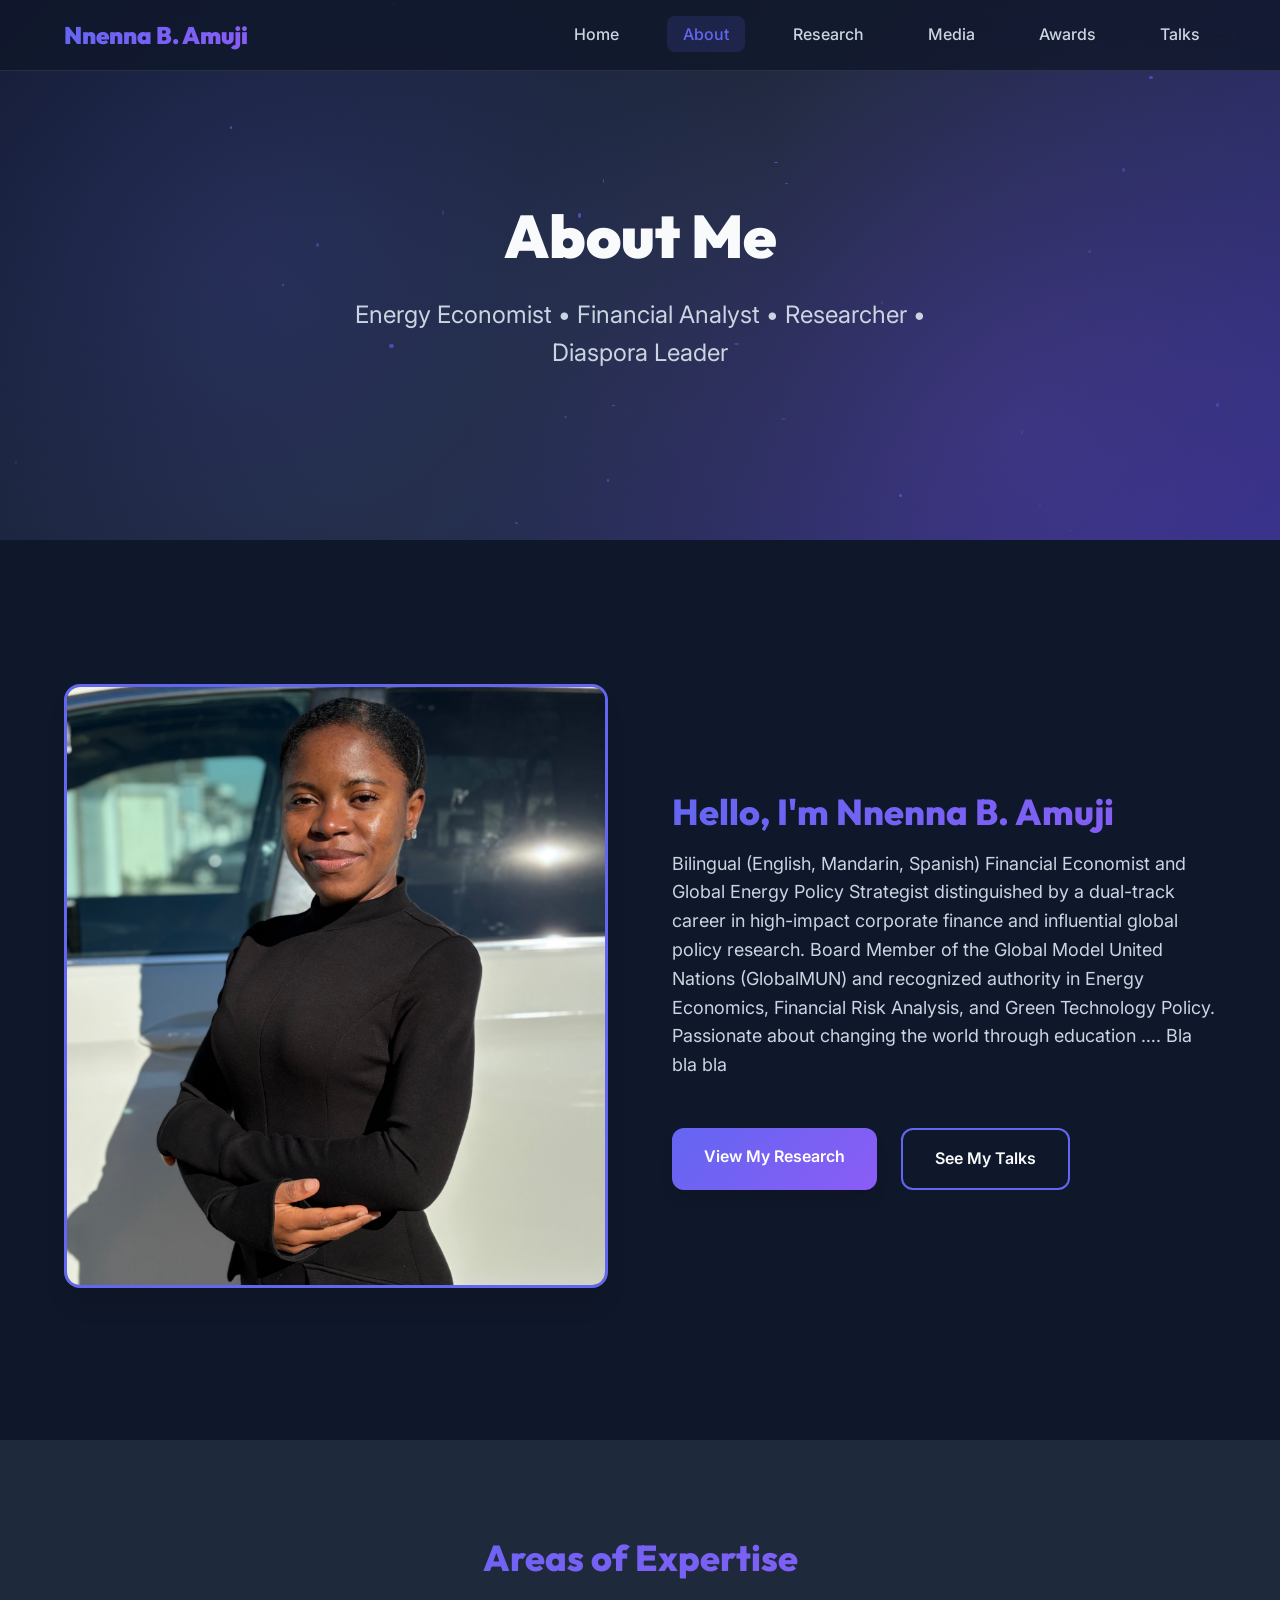
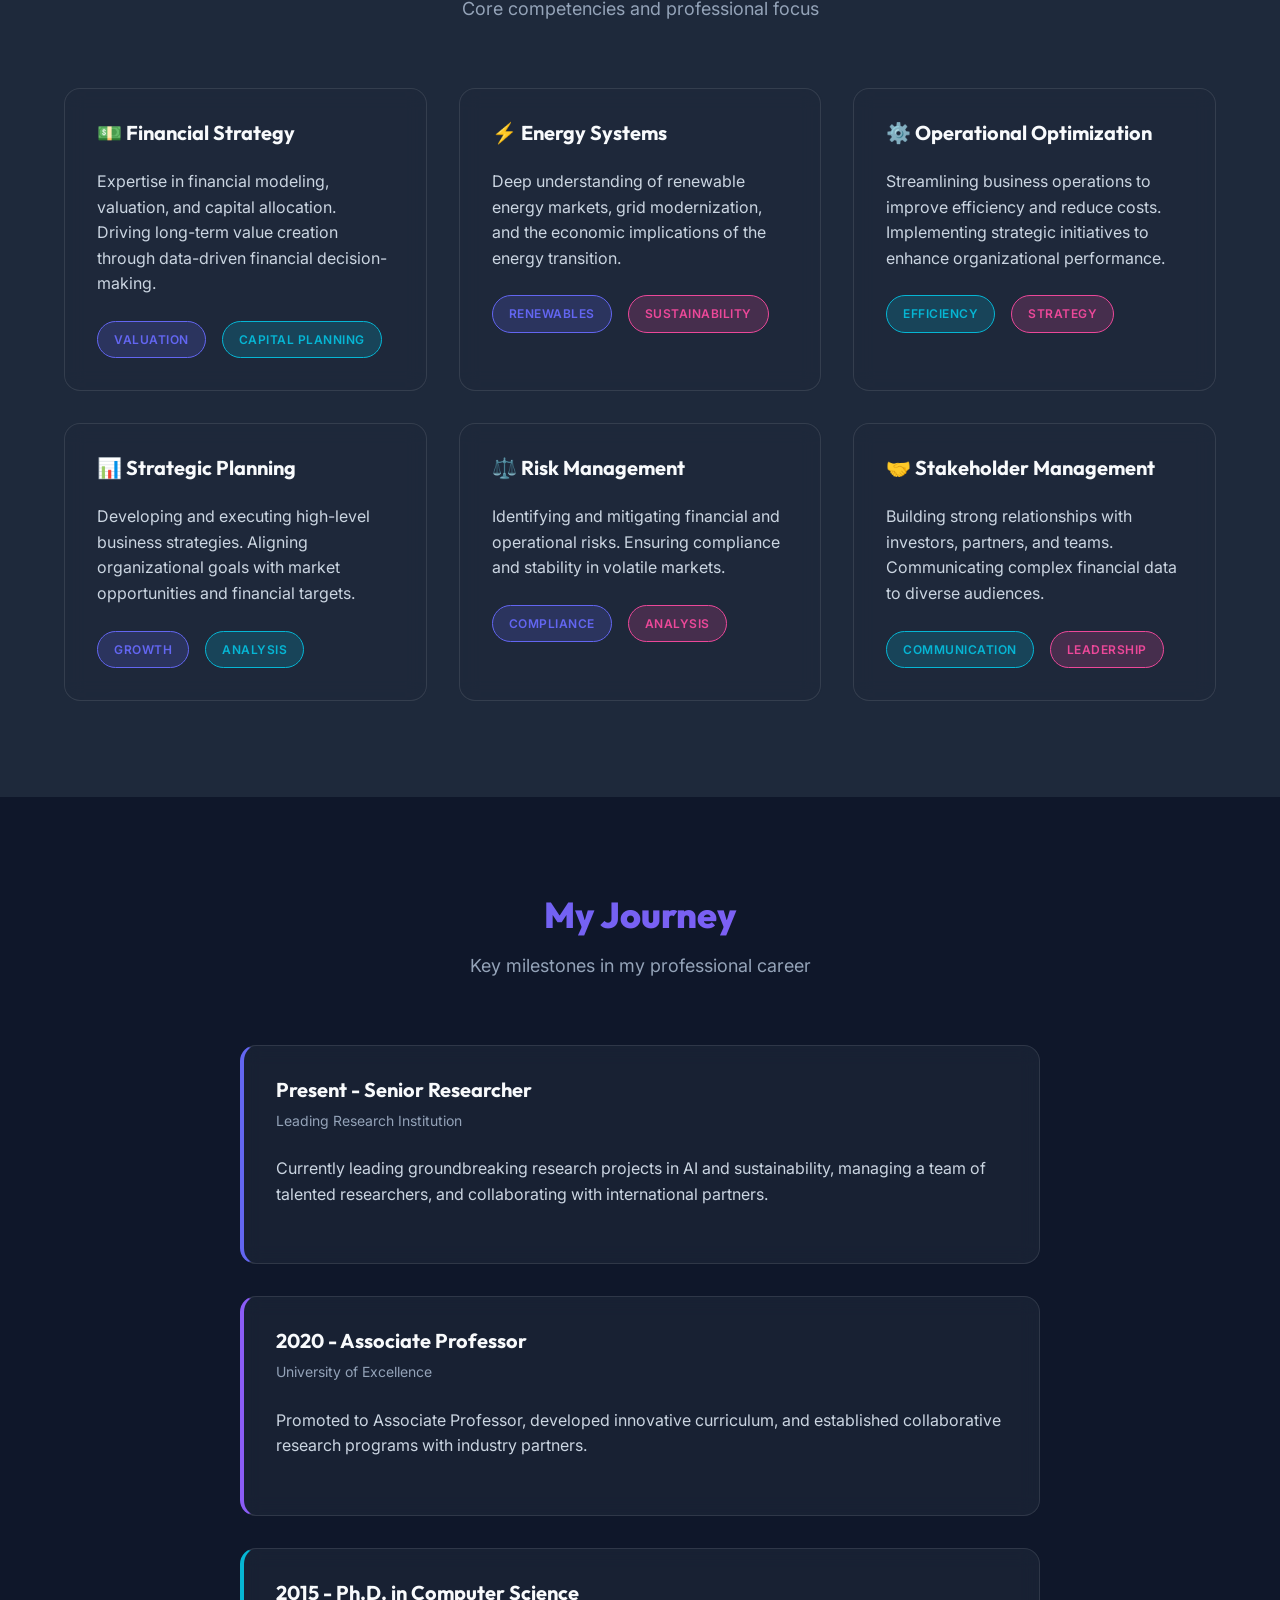
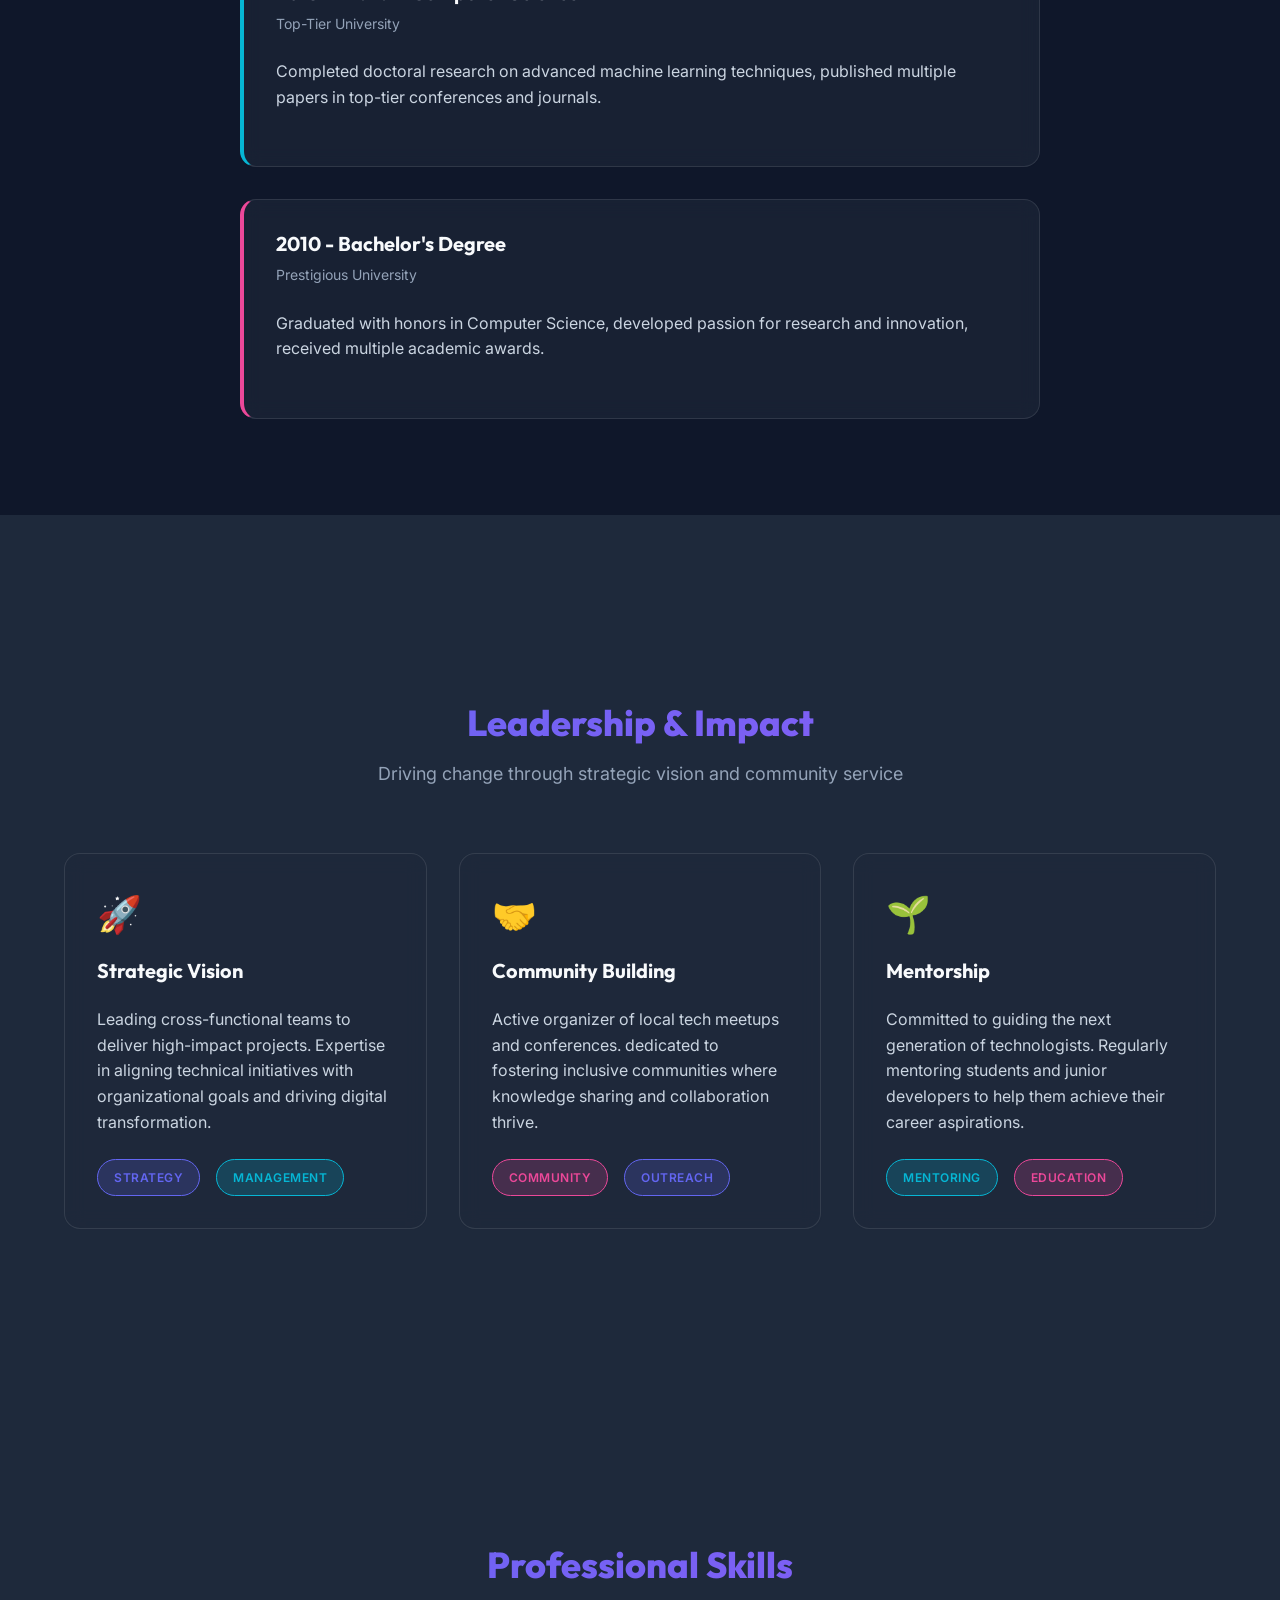
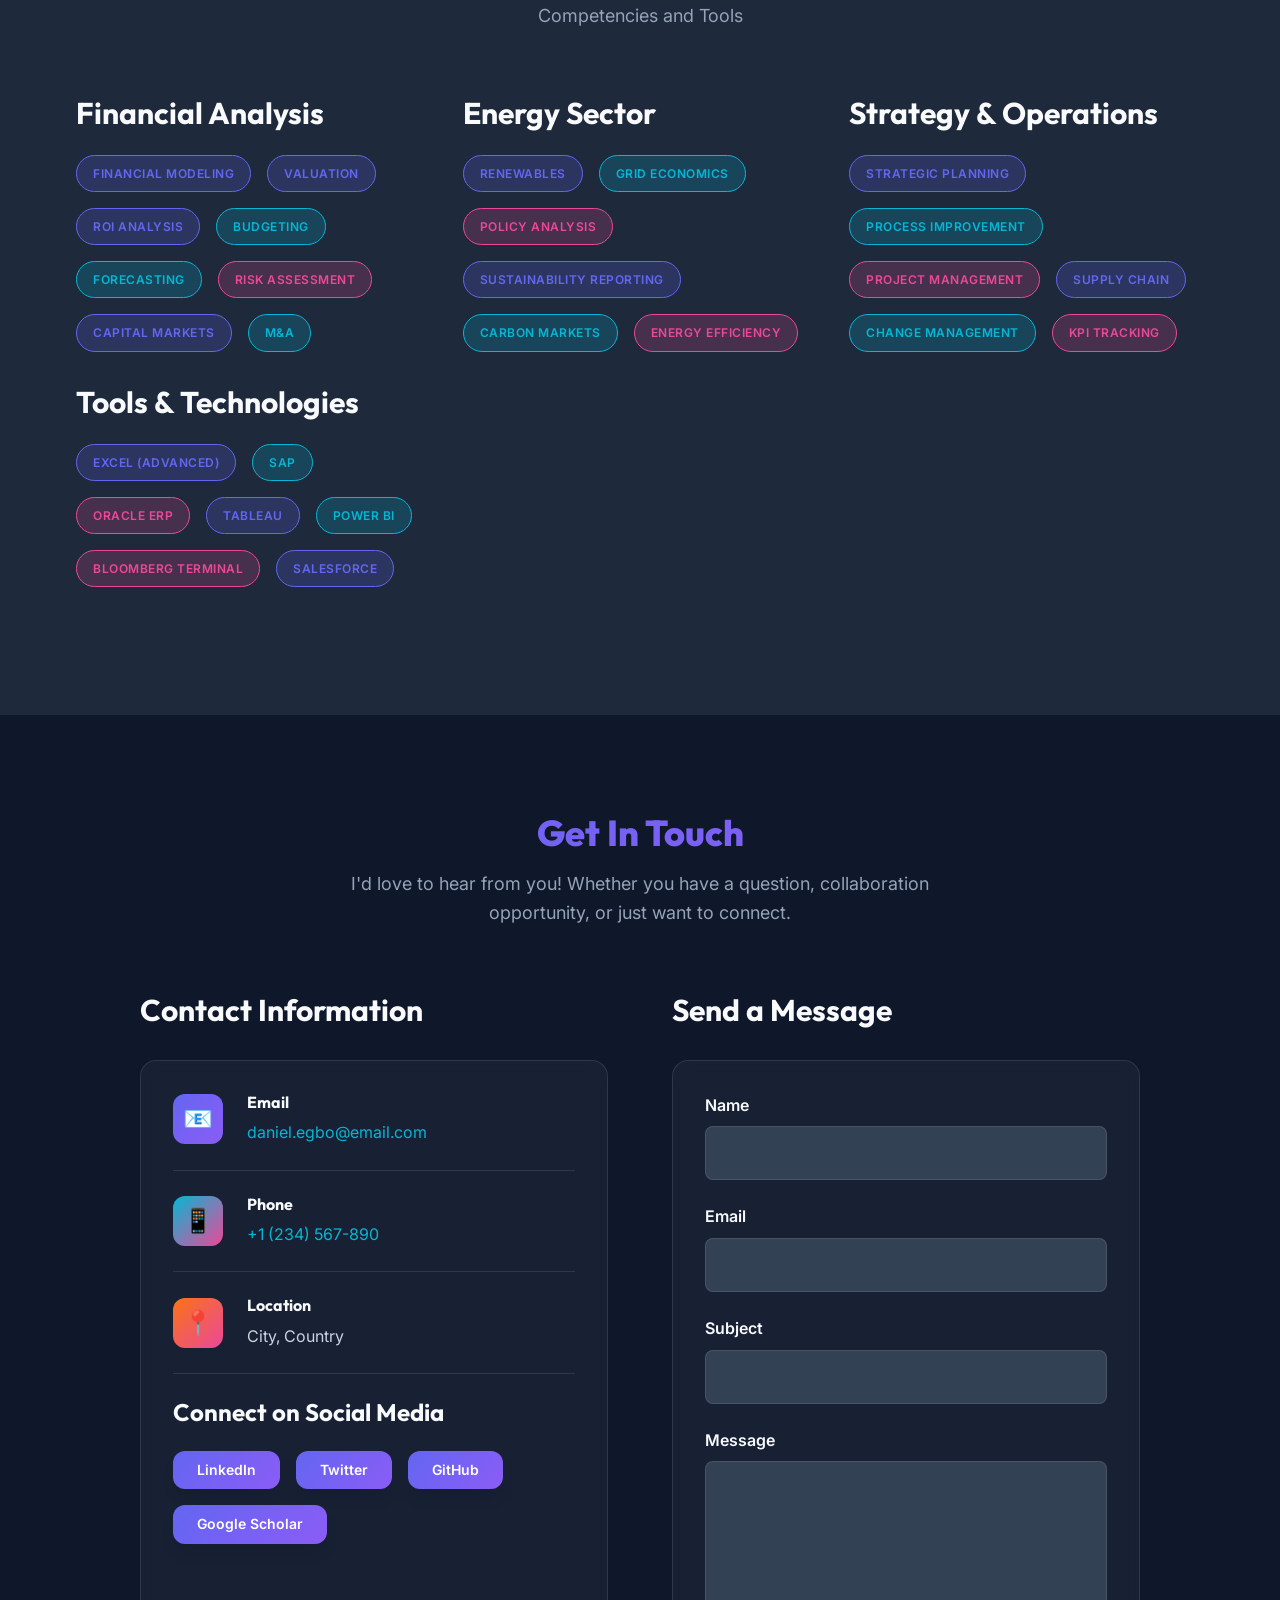
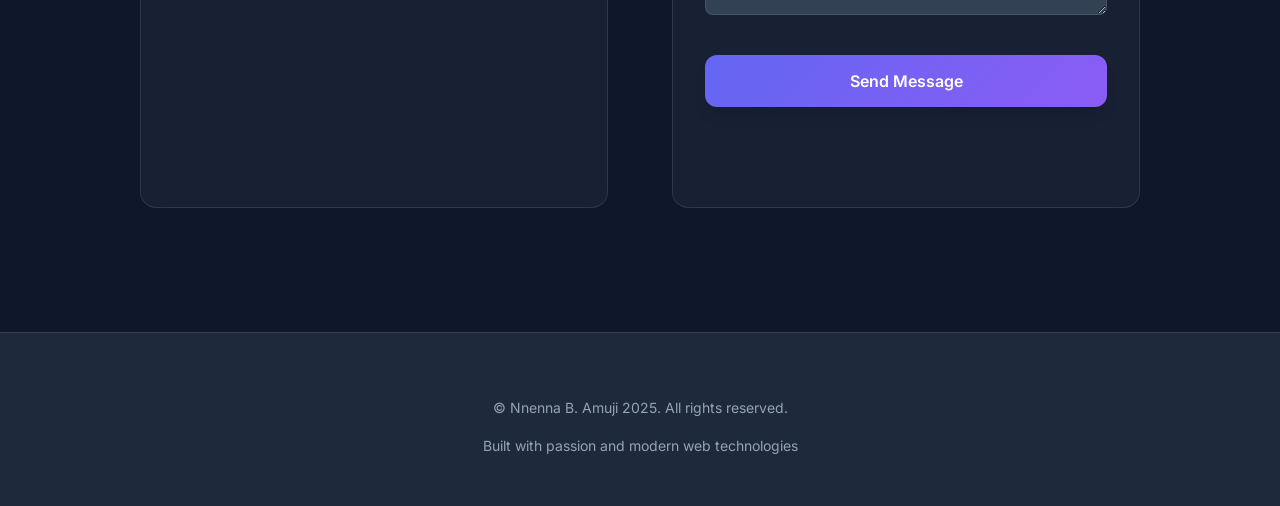
==== about.html @ 95ad231e "new" ====
<!DOCTYPE html>
<html lang="en">
  <head>
    <meta charset="UTF-8" />
    <meta name="viewport" content="width=device-width, initial-scale=1.0" />
    <meta
      name="description"
      content="Learn more about my background, expertise, and journey"
    />
    <title>About | Personal Website</title>
    <link rel="stylesheet" href="styles.css" />
  </head>
  <body>
    <!-- NAVIGATION BAR -->
    <nav class="navbar">
      <div class="nav-container">
        <a href="index.html" class="nav-logo">Nnenna B. Amuji</a>

        <button class="nav-toggle" aria-label="Toggle navigation">
          <span></span>
          <span></span>
          <span></span>
        </button>

        <ul class="nav-menu">
          <li><a href="index.html" class="nav-link">Home</a></li>
          <li><a href="about.html" class="nav-link">About</a></li>
          <li><a href="research.html" class="nav-link">Research</a></li>
          <li><a href="media.html" class="nav-link">Media</a></li>
          <li><a href="awards.html" class="nav-link">Awards</a></li>
          <li><a href="talks.html" class="nav-link">Talks</a></li>
        </ul>
      </div>
    </nav>

    <!-- HERO SECTION -->
    <section class="hero" style="min-height: 60vh">
      <div class="hero-content">
        <h1 class="hero-title">About Me</h1>
        <p class="hero-subtitle">
          Energy Economist • Financial Analyst • Researcher • Diaspora Leader
        </p>
      </div>
    </section>

    <!-- BIO SECTION -->
    <section class="section">
      <div class="container">
        <div
          class="grid grid-2"
          style="align-items: center; gap: var(--spacing-2xl)"
        >
          <!-- Profile Image -->
          <div class="animate-on-scroll">
            <img
              src="./assets/IMG_3860.jpeg"
              alt="Nnenna B. Amuji - Profile Photo"
              style="
                width: 100%;
                aspect-ratio: 0.9;
                object-fit: cover;
                border-radius: var(--radius-xl);
                box-shadow: var(--shadow-xl);
                border: 3px solid var(--color-primary);
              "
              onerror="this.style.display='none'; this.nextElementSibling.style.display='flex';"
            />
            <!-- Fallback if image doesn't exist -->
            <div
              style="
                display: none;
                width: 100%;
                aspect-ratio: 1;
                background: var(--gradient-primary);
                border-radius: var(--radius-xl);
                align-items: center;
                justify-content: center;
                font-size: var(--text-6xl);
                box-shadow: var(--shadow-xl);
              "
            >
              👤
            </div>
          </div>

          <!-- Bio Content -->
          <div class="animate-on-scroll">
            <h2 class="section-title" style="text-align: left">
              Hello, I'm Nnenna B. Amuji
            </h2>
            <p
              style="
                font-size: var(--text-lg);
                margin-bottom: var(--spacing-md);
              "
            >
              Bilingual (English, Mandarin, Spanish) Financial Economist and
              Global Energy Policy Strategist distinguished by a dual-track
              career in high-impact corporate finance and influential global
              policy research. Board Member of the Global Model United Nations
              (GlobalMUN) and recognized authority in Energy Economics,
              Financial Risk Analysis, and Green Technology Policy. Passionate
              about changing the world through education …. Bla bla bla
            </p>
          
            <p
              style="
                font-size: var(--text-lg);
                margin-bottom: var(--spacing-xl);
              "
            ></p>
            <div class="btn-group" style="justify-content: flex-start">
              <a href="research.html" class="btn btn-primary"
                >View My Research</a
              >
              <a href="talks.html" class="btn btn-secondary">See My Talks</a>
            </div>
          </div>
        </div>
      </div>
    </section>

    <!-- EXPERTISE SECTION -->
    <section class="section" style="background: var(--color-bg-medium)">
      <div class="container">
        <div class="section-header">
          <h2 class="section-title">Areas of Expertise</h2>
          <p class="section-subtitle">
            Core competencies and professional focus
          </p>
        </div>

        <div class="grid grid-3">
          <div class="card animate-on-scroll">
            <div class="card-header">
              <h3 class="card-title">💵 Financial Strategy</h3>
            </div>
            <div class="card-body">
              <p>
                Expertise in financial modeling, valuation, and capital
                allocation. Driving long-term value creation through data-driven
                financial decision-making.
              </p>
            </div>
            <div class="card-footer">
              <span class="badge badge-primary">Valuation</span>
              <span class="badge badge-accent">Capital Planning</span>
            </div>
          </div>

          <div class="card animate-on-scroll">
            <div class="card-header">
              <h3 class="card-title">⚡ Energy Systems</h3>
            </div>
            <div class="card-body">
              <p>
                Deep understanding of renewable energy markets, grid
                modernization, and the economic implications of the energy
                transition.
              </p>
            </div>
            <div class="card-footer">
              <span class="badge badge-primary">Renewables</span>
              <span class="badge badge-pink">Sustainability</span>
            </div>
          </div>

          <div class="card animate-on-scroll">
            <div class="card-header">
              <h3 class="card-title">⚙️ Operational Optimization</h3>
            </div>
            <div class="card-body">
              <p>
                Streamlining business operations to improve efficiency and
                reduce costs. Implementing strategic initiatives to enhance
                organizational performance.
              </p>
            </div>
            <div class="card-footer">
              <span class="badge badge-accent">Efficiency</span>
              <span class="badge badge-pink">Strategy</span>
            </div>
          </div>

          <div class="card animate-on-scroll">
            <div class="card-header">
              <h3 class="card-title">📊 Strategic Planning</h3>
            </div>
            <div class="card-body">
              <p>
                Developing and executing high-level business strategies.
                Aligning organizational goals with market opportunities and
                financial targets.
              </p>
            </div>
            <div class="card-footer">
              <span class="badge badge-primary">growth</span>
              <span class="badge badge-accent">Analysis</span>
            </div>
          </div>

          <div class="card animate-on-scroll">
            <div class="card-header">
              <h3 class="card-title">⚖️ Risk Management</h3>
            </div>
            <div class="card-body">
              <p>
                Identifying and mitigating financial and operational risks.
                Ensuring compliance and stability in volatile markets.
              </p>
            </div>
            <div class="card-footer">
              <span class="badge badge-primary">Compliance</span>
              <span class="badge badge-pink">Analysis</span>
            </div>
          </div>

          <div class="card animate-on-scroll">
            <div class="card-header">
              <h3 class="card-title">🤝 Stakeholder Management</h3>
            </div>
            <div class="card-body">
              <p>
                Building strong relationships with investors, partners, and
                teams. Communicating complex financial data to diverse
                audiences.
              </p>
            </div>
            <div class="card-footer">
              <span class="badge badge-accent">Communication</span>
              <span class="badge badge-pink">Leadership</span>
            </div>
          </div>
        </div>
      </div>
    </section>

    <!-- JOURNEY/TIMELINE SECTION -->
    <section class="section">
      <div class="container">
        <div class="section-header">
          <h2 class="section-title">My Journey</h2>
          <p class="section-subtitle">
            Key milestones in my professional career
          </p>
        </div>

        <div style="max-width: 800px; margin: 0 auto">
          <!-- Timeline Item 1 -->
          <div
            class="card animate-on-scroll"
            style="
              margin-bottom: var(--spacing-lg);
              border-left: 4px solid var(--color-primary);
            "
          >
            <div class="card-header">
              <h3 class="card-title">Present - Senior Researcher</h3>
              <p class="card-subtitle">Leading Research Institution</p>
            </div>
            <div class="card-body">
              <p>
                Currently leading groundbreaking research projects in AI and
                sustainability, managing a team of talented researchers, and
                collaborating with international partners.
              </p>
            </div>
          </div>

          <!-- Timeline Item 2 -->
          <div
            class="card animate-on-scroll"
            style="
              margin-bottom: var(--spacing-lg);
              border-left: 4px solid var(--color-secondary);
            "
          >
            <div class="card-header">
              <h3 class="card-title">2020 - Associate Professor</h3>
              <p class="card-subtitle">University of Excellence</p>
            </div>
            <div class="card-body">
              <p>
                Promoted to Associate Professor, developed innovative
                curriculum, and established collaborative research programs with
                industry partners.
              </p>
            </div>
          </div>

          <!-- Timeline Item 3 -->
          <div
            class="card animate-on-scroll"
            style="
              margin-bottom: var(--spacing-lg);
              border-left: 4px solid var(--color-accent-cyan);
            "
          >
            <div class="card-header">
              <h3 class="card-title">2015 - Ph.D. in Computer Science</h3>
              <p class="card-subtitle">Top-Tier University</p>
            </div>
            <div class="card-body">
              <p>
                Completed doctoral research on advanced machine learning
                techniques, published multiple papers in top-tier conferences
                and journals.
              </p>
            </div>
          </div>

          <!-- Timeline Item 4 -->
          <div
            class="card animate-on-scroll"
            style="border-left: 4px solid var(--color-accent-pink)"
          >
            <div class="card-header">
              <h3 class="card-title">2010 - Bachelor's Degree</h3>
              <p class="card-subtitle">Prestigious University</p>
            </div>
            <div class="card-body">
              <p>
                Graduated with honors in Computer Science, developed passion for
                research and innovation, received multiple academic awards.
              </p>
            </div>
          </div>
        </div>
      </div>
    </section>

    <!-- LEADERSHIP SECTION -->
    <section class="section" style="background: var(--color-bg-medium)">
      <div class="container">
        <div class="section-header">
          <h2 class="section-title">Leadership & Impact</h2>
          <p class="section-subtitle">
            Driving change through strategic vision and community service
          </p>
        </div>

        <div class="grid grid-3">
          <!-- Leadership Item 1 -->
          <div class="card animate-on-scroll">
            <div class="card-header">
              <div
                style="
                  font-size: var(--text-4xl);
                  margin-bottom: var(--spacing-sm);
                "
              >
                🚀
              </div>
              <h3 class="card-title">Strategic Vision</h3>
            </div>
            <div class="card-body">
              <p>
                Leading cross-functional teams to deliver high-impact projects.
                Expertise in aligning technical initiatives with organizational
                goals and driving digital transformation.
              </p>
            </div>
            <div class="card-footer">
              <span class="badge badge-primary">Strategy</span>
              <span class="badge badge-accent">Management</span>
            </div>
          </div>

          <!-- Leadership Item 2 -->
          <div class="card animate-on-scroll">
            <div class="card-header">
              <div
                style="
                  font-size: var(--text-4xl);
                  margin-bottom: var(--spacing-sm);
                "
              >
                🤝
              </div>
              <h3 class="card-title">Community Building</h3>
            </div>
            <div class="card-body">
              <p>
                Active organizer of local tech meetups and conferences.
                dedicated to fostering inclusive communities where knowledge
                sharing and collaboration thrive.
              </p>
            </div>
            <div class="card-footer">
              <span class="badge badge-pink">Community</span>
              <span class="badge badge-primary">Outreach</span>
            </div>
          </div>

          <!-- Leadership Item 3 -->
          <div class="card animate-on-scroll">
            <div class="card-header">
              <div
                style="
                  font-size: var(--text-4xl);
                  margin-bottom: var(--spacing-sm);
                "
              >
                🌱
              </div>
              <h3 class="card-title">Mentorship</h3>
            </div>
            <div class="card-body">
              <p>
                Committed to guiding the next generation of technologists.
                Regularly mentoring students and junior developers to help them
                achieve their career aspirations.
              </p>
            </div>
            <div class="card-footer">
              <span class="badge badge-accent">Mentoring</span>
              <span class="badge badge-pink">Education</span>
            </div>
          </div>
        </div>
      </div>
    </section>

    <!-- SKILLS SECTION -->
    <section class="section" style="background: var(--color-bg-medium)">
      <div class="container">
        <div class="section-header">
          <h2 class="section-title">Professional Skills</h2>
          <p class="section-subtitle">Competencies and Tools</p>
        </div>

        <div class="grid grid-2">
          <div class="animate-on-scroll">
            <h3 style="margin-bottom: var(--spacing-md)">Financial Analysis</h3>
            <div style="display: flex; flex-wrap: wrap; gap: var(--spacing-sm)">
              <span class="badge badge-primary">Financial Modeling</span>
              <span class="badge badge-primary">Valuation</span>
              <span class="badge badge-primary">ROI Analysis</span>
              <span class="badge badge-accent">Budgeting</span>
              <span class="badge badge-accent">Forecasting</span>
              <span class="badge badge-pink">Risk Assessment</span>
              <span class="badge badge-primary">Capital Markets</span>
              <span class="badge badge-accent">M&A</span>
            </div>
          </div>

          <div class="animate-on-scroll">
            <h3 style="margin-bottom: var(--spacing-md)">Energy Sector</h3>
            <div style="display: flex; flex-wrap: wrap; gap: var(--spacing-sm)">
              <span class="badge badge-primary">Renewables</span>
              <span class="badge badge-accent">Grid Economics</span>
              <span class="badge badge-pink">Policy Analysis</span>
              <span class="badge badge-primary">Sustainability Reporting</span>
              <span class="badge badge-accent">Carbon Markets</span>
              <span class="badge badge-pink">Energy Efficiency</span>
            </div>
          </div>

          <div class="animate-on-scroll">
            <h3 style="margin-bottom: var(--spacing-md)">
              Strategy & Operations
            </h3>
            <div style="display: flex; flex-wrap: wrap; gap: var(--spacing-sm)">
              <span class="badge badge-primary">Strategic Planning</span>
              <span class="badge badge-accent">Process Improvement</span>
              <span class="badge badge-pink">Project Management</span>
              <span class="badge badge-primary">Supply Chain</span>
              <span class="badge badge-accent">Change Management</span>
              <span class="badge badge-pink">KPI Tracking</span>
            </div>
          </div>

          <div class="animate-on-scroll">
            <h3 style="margin-bottom: var(--spacing-md)">
              Tools & Technologies
            </h3>
            <div style="display: flex; flex-wrap: wrap; gap: var(--spacing-sm)">
              <span class="badge badge-primary">Excel (Advanced)</span>
              <span class="badge badge-accent">SAP</span>
              <span class="badge badge-pink">Oracle ERP</span>
              <span class="badge badge-primary">Tableau</span>
              <span class="badge badge-accent">Power BI</span>
              <span class="badge badge-pink">Bloomberg Terminal</span>
              <span class="badge badge-primary">Salesforce</span>
            </div>
          </div>
        </div>
      </div>
    </section>

    <!-- CONTACT SECTION -->
    <section class="section" id="contact">
      <div class="container">
        <div class="section-header">
          <h2 class="section-title">Get In Touch</h2>
          <p class="section-subtitle">
            I'd love to hear from you! Whether you have a question,
            collaboration opportunity, or just want to connect.
          </p>
        </div>

        <div
          class="grid grid-2"
          style="gap: var(--spacing-2xl); max-width: 1000px; margin: 0 auto"
        >
          <!-- Contact Information -->
          <div class="animate-on-scroll">
            <h3 style="margin-bottom: var(--spacing-lg)">
              Contact Information
            </h3>

            <!-- All Contact Info in One Card -->
            <div class="card">
              <!-- Email -->
              <div
                style="
                  display: flex;
                  align-items: center;
                  gap: var(--spacing-md);
                  margin-bottom: var(--spacing-md);
                  padding-bottom: var(--spacing-md);
                  border-bottom: 1px solid rgba(255, 255, 255, 0.1);
                "
              >
                <div
                  style="
                    width: 50px;
                    height: 50px;
                    background: var(--gradient-primary);
                    border-radius: var(--radius-lg);
                    display: flex;
                    align-items: center;
                    justify-content: center;
                    font-size: var(--text-2xl);
                    flex-shrink: 0;
                  "
                >
                  📧
                </div>
                <div>
                  <h4
                    style="
                      margin-bottom: var(--spacing-xs);
                      font-size: var(--text-base);
                    "
                  >
                    Email
                  </h4>
                  <a
                    href="mailto:daniel.egbo@email.com"
                    style="color: var(--color-accent-cyan)"
                    >daniel.egbo@email.com</a
                  >
                </div>
              </div>

              <!-- Phone -->
              <div
                style="
                  display: flex;
                  align-items: center;
                  gap: var(--spacing-md);
                  margin-bottom: var(--spacing-md);
                  padding-bottom: var(--spacing-md);
                  border-bottom: 1px solid rgba(255, 255, 255, 0.1);
                "
              >
                <div
                  style="
                    width: 50px;
                    height: 50px;
                    background: var(--gradient-accent);
                    border-radius: var(--radius-lg);
                    display: flex;
                    align-items: center;
                    justify-content: center;
                    font-size: var(--text-2xl);
                    flex-shrink: 0;
                  "
                >
                  📱
                </div>
                <div>
                  <h4
                    style="
                      margin-bottom: var(--spacing-xs);
                      font-size: var(--text-base);
                    "
                  >
                    Phone
                  </h4>
                  <a
                    href="tel:+1234567890"
                    style="color: var(--color-accent-cyan)"
                    >+1 (234) 567-890</a
                  >
                </div>
              </div>

              <!-- Location -->
              <div
                style="
                  display: flex;
                  align-items: center;
                  gap: var(--spacing-md);
                  margin-bottom: var(--spacing-md);
                  padding-bottom: var(--spacing-md);
                  border-bottom: 1px solid rgba(255, 255, 255, 0.1);
                "
              >
                <div
                  style="
                    width: 50px;
                    height: 50px;
                    background: var(--gradient-warm);
                    border-radius: var(--radius-lg);
                    display: flex;
                    align-items: center;
                    justify-content: center;
                    font-size: var(--text-2xl);
                    flex-shrink: 0;
                  "
                >
                  📍
                </div>
                <div>
                  <h4
                    style="
                      margin-bottom: var(--spacing-xs);
                      font-size: var(--text-base);
                    "
                  >
                    Location
                  </h4>
                  <p style="margin: 0; color: var(--color-text-secondary)">
                    City, Country
                  </p>
                </div>
              </div>

              <!-- Social Media -->
              <div>
                <h4 style="margin-bottom: var(--spacing-md)">
                  Connect on Social Media
                </h4>
                <div
                  style="display: flex; gap: var(--spacing-sm); flex-wrap: wrap"
                >
                  <a
                    href="https://linkedin.com/in/yourprofile"
                    target="_blank"
                    class="btn btn-primary"
                    style="
                      padding: var(--spacing-xs) var(--spacing-md);
                      font-size: var(--text-sm);
                    "
                    >LinkedIn</a
                  >
                  <a
                    href="https://twitter.com/yourhandle"
                    target="_blank"
                    class="btn btn-primary"
                    style="
                      padding: var(--spacing-xs) var(--spacing-md);
                      font-size: var(--text-sm);
                    "
                    >Twitter</a
                  >
                  <a
                    href="https://github.com/yourusername"
                    target="_blank"
                    class="btn btn-primary"
                    style="
                      padding: var(--spacing-xs) var(--spacing-md);
                      font-size: var(--text-sm);
                    "
                    >GitHub</a
                  >
                  <a
                    href="https://scholar.google.com/citations?user=yourID"
                    target="_blank"
                    class="btn btn-primary"
                    style="
                      padding: var(--spacing-xs) var(--spacing-md);
                      font-size: var(--text-sm);
                    "
                    >Google Scholar</a
                  >
                </div>
              </div>
            </div>
          </div>

          <!-- Contact Form -->
          <div class="animate-on-scroll">
            <h3 style="margin-bottom: var(--spacing-lg)">Send a Message</h3>
            <form class="card" id="contact-form">
              <div style="margin-bottom: var(--spacing-md)">
                <label
                  for="name"
                  style="
                    display: block;
                    margin-bottom: var(--spacing-xs);
                    font-weight: 600;
                  "
                  >Name</label
                >
                <input
                  type="text"
                  id="name"
                  name="name"
                  required
                  style="
                    width: 100%;
                    padding: var(--spacing-sm);
                    background: var(--color-bg-light);
                    border: 1px solid rgba(255, 255, 255, 0.1);
                    border-radius: var(--radius-md);
                    color: var(--color-text-primary);
                    font-family: var(--font-body);
                    font-size: var(--text-base);
                  "
                />
              </div>

              <div style="margin-bottom: var(--spacing-md)">
                <label
                  for="email"
                  style="
                    display: block;
                    margin-bottom: var(--spacing-xs);
                    font-weight: 600;
                  "
                  >Email</label
                >
                <input
                  type="email"
                  id="email"
                  name="email"
                  required
                  style="
                    width: 100%;
                    padding: var(--spacing-sm);
                    background: var(--color-bg-light);
                    border: 1px solid rgba(255, 255, 255, 0.1);
                    border-radius: var(--radius-md);
                    color: var(--color-text-primary);
                    font-family: var(--font-body);
                    font-size: var(--text-base);
                  "
                />
              </div>

              <div style="margin-bottom: var(--spacing-md)">
                <label
                  for="subject"
                  style="
                    display: block;
                    margin-bottom: var(--spacing-xs);
                    font-weight: 600;
                  "
                  >Subject</label
                >
                <input
                  type="text"
                  id="subject"
                  name="subject"
                  required
                  style="
                    width: 100%;
                    padding: var(--spacing-sm);
                    background: var(--color-bg-light);
                    border: 1px solid rgba(255, 255, 255, 0.1);
                    border-radius: var(--radius-md);
                    color: var(--color-text-primary);
                    font-family: var(--font-body);
                    font-size: var(--text-base);
                  "
                />
              </div>

              <div style="margin-bottom: var(--spacing-lg)">
                <label
                  for="message"
                  style="
                    display: block;
                    margin-bottom: var(--spacing-xs);
                    font-weight: 600;
                  "
                  >Message</label
                >
                <textarea
                  id="message"
                  name="message"
                  rows="6"
                  required
                  style="
                    width: 100%;
                    padding: var(--spacing-sm);
                    background: var(--color-bg-light);
                    border: 1px solid rgba(255, 255, 255, 0.1);
                    border-radius: var(--radius-md);
                    color: var(--color-text-primary);
                    font-family: var(--font-body);
                    font-size: var(--text-base);
                    resize: vertical;
                  "
                ></textarea>
              </div>

              <button type="submit" class="btn btn-primary" style="width: 100%">
                Send Message
              </button>
            </form>
          </div>
        </div>
      </div>
    </section>

    <!-- FOOTER -->
    <footer class="footer">
      <div class="container">
        <div class="footer-content">
          <p class="footer-text">
            © Nnenna B. Amuji 2025. All rights reserved.
          </p>
          <p class="footer-text">
            Built with passion and modern web technologies
          </p>
        </div>
      </div>
    </footer>

    <script src="script.js"></script>
  </body>
</html>
---- styles.css ----
/* ===================================
   PERSONAL WEBSITE - GLOBAL STYLES
   Modern, Colorful, Premium Design
   =================================== */

/* Import Google Fonts */
@import url("https://fonts.googleapis.com/css2?family=Inter:wght@300;400;500;600;700&family=Outfit:wght@400;500;600;700;800;900&display=swap");

/* ===================================
   CSS VARIABLES - DESIGN TOKENS
   =================================== */
:root {
  /* Color Palette - Vibrant & Modern */
  --color-primary: #6366f1;
  --color-primary-dark: #4f46e5;
  --color-secondary: #8b5cf6;
  --color-accent-cyan: #06b6d4;
  --color-accent-pink: #ec4899;
  --color-accent-orange: #f97316;
  --color-accent-green: #10b981;

  /* Background Colors */
  --color-bg-dark: #0f172a;
  --color-bg-medium: #1e293b;
  --color-bg-light: #334155;
  --color-bg-card: rgba(30, 41, 59, 0.6);

  /* Text Colors */
  --color-text-primary: #f8fafc;
  --color-text-secondary: #cbd5e1;
  --color-text-muted: #94a3b8;

  /* Gradients */
  --gradient-primary: linear-gradient(135deg, #6366f1 0%, #8b5cf6 100%);
  --gradient-accent: linear-gradient(135deg, #06b6d4 0%, #ec4899 100%);
  --gradient-warm: linear-gradient(135deg, #f97316 0%, #ec4899 100%);
  --gradient-hero: linear-gradient(
    135deg,
    #0f172a 0%,
    #1e293b 50%,
    #312e81 100%
  );

  /* Spacing */
  --spacing-xs: 0.5rem;
  --spacing-sm: 1rem;
  --spacing-md: 1.5rem;
  --spacing-lg: 2rem;
  --spacing-xl: 3rem;
  --spacing-2xl: 4rem;
  --spacing-3xl: 6rem;

  /* Typography */
  --font-heading: "Outfit", sans-serif;
  --font-body: "Inter", sans-serif;

  /* Font Sizes */
  --text-xs: 0.75rem;
  --text-sm: 0.875rem;
  --text-base: 1rem;
  --text-lg: 1.125rem;
  --text-xl: 1.25rem;
  --text-2xl: 1.5rem;
  --text-3xl: 1.875rem;
  --text-4xl: 2.25rem;
  --text-5xl: 3rem;
  --text-6xl: 3.75rem;

  /* Shadows */
  --shadow-sm: 0 1px 2px 0 rgba(0, 0, 0, 0.05);
  --shadow-md: 0 4px 6px -1px rgba(0, 0, 0, 0.1);
  --shadow-lg: 0 10px 15px -3px rgba(0, 0, 0, 0.1);
  --shadow-xl: 0 20px 25px -5px rgba(0, 0, 0, 0.1);
  --shadow-glow: 0 0 20px rgba(99, 102, 241, 0.4);

  /* Border Radius */
  --radius-sm: 0.375rem;
  --radius-md: 0.5rem;
  --radius-lg: 0.75rem;
  --radius-xl: 1rem;
  --radius-full: 9999px;

  /* Transitions */
  --transition-fast: 150ms ease-in-out;
  --transition-base: 300ms ease-in-out;
  --transition-slow: 500ms ease-in-out;
}

/* ===================================
   RESET & BASE STYLES
   =================================== */
* {
  margin: 0;
  padding: 0;
  box-sizing: border-box;
}

html {
  scroll-behavior: smooth;
  font-size: 16px;
}

body {
  font-family: var(--font-body);
  background: var(--color-bg-dark);
  color: var(--color-text-primary);
  line-height: 1.6;
  overflow-x: hidden;
  min-height: 100vh;
}

/* ===================================
   TYPOGRAPHY
   =================================== */
h1,
h2,
h3,
h4,
h5,
h6 {
  font-family: var(--font-heading);
  font-weight: 700;
  line-height: 1.2;
  margin-bottom: var(--spacing-md);
  color: var(--color-text-primary);
}

h1 {
  font-size: var(--text-5xl);
  font-weight: 900;
}

h2 {
  font-size: var(--text-4xl);
  font-weight: 800;
}

h3 {
  font-size: var(--text-3xl);
  font-weight: 700;
}

h4 {
  font-size: var(--text-2xl);
}

h5 {
  font-size: var(--text-xl);
}

h6 {
  font-size: var(--text-lg);
}

p {
  margin-bottom: var(--spacing-sm);
  color: var(--color-text-secondary);
}

a {
  color: var(--color-accent-cyan);
  text-decoration: none;
  transition: color var(--transition-fast);
}

a:hover {
  color: var(--color-accent-pink);
}

/* ===================================
   NAVIGATION BAR
   =================================== */
.navbar {
  position: fixed;
  top: 0;
  left: 0;
  right: 0;
  z-index: 1000;
  background: rgba(15, 23, 42, 0.8);
  backdrop-filter: blur(20px);
  border-bottom: 1px solid rgba(255, 255, 255, 0.1);
  padding: var(--spacing-sm) 0;
  transition: all var(--transition-base);
}

.navbar.scrolled {
  background: rgba(15, 23, 42, 0.95);
  box-shadow: var(--shadow-lg);
}

.nav-container {
  max-width: 1200px;
  margin: 0 auto;
  padding: 0 var(--spacing-md);
  display: flex;
  justify-content: space-between;
  align-items: center;
}

.nav-logo {
  font-family: var(--font-heading);
  font-size: var(--text-2xl);
  font-weight: 900;
  background: var(--gradient-primary);
  -webkit-background-clip: text;
  -webkit-text-fill-color: transparent;
  background-clip: text;
  transition: transform var(--transition-fast);
}

.nav-logo:hover {
  transform: scale(1.05);
}

.nav-menu {
  display: flex;
  list-style: none;
  gap: var(--spacing-lg);
  align-items: center;
}

.nav-link {
  color: var(--color-text-secondary);
  font-weight: 500;
  padding: var(--spacing-xs) var(--spacing-sm);
  border-radius: var(--radius-md);
  transition: all var(--transition-fast);
  position: relative;
}

.nav-link::after {
  content: "";
  position: absolute;
  bottom: 0;
  left: 50%;
  transform: translateX(-50%);
  width: 0;
  height: 2px;
  background: var(--gradient-primary);
  transition: width var(--transition-base);
}

.nav-link:hover {
  color: var(--color-text-primary);
  background: rgba(99, 102, 241, 0.1);
}

.nav-link:hover::after {
  width: 80%;
}

.nav-link.active {
  color: var(--color-primary);
  background: rgba(99, 102, 241, 0.15);
}

/* Mobile Menu Toggle */
.nav-toggle {
  display: none;
  flex-direction: column;
  gap: 5px;
  background: none;
  border: none;
  cursor: pointer;
  padding: var(--spacing-xs);
}

.nav-toggle span {
  width: 25px;
  height: 3px;
  background: var(--color-text-primary);
  border-radius: var(--radius-full);
  transition: all var(--transition-base);
}

/* ===================================
   LAYOUT CONTAINERS
   =================================== */
.container {
  max-width: 1200px;
  margin: 0 auto;
  padding: 0 var(--spacing-md);
}

.section {
  padding: var(--spacing-3xl) 0;
  min-height: 100vh;
  display: flex;
  flex-direction: column;
  justify-content: center;
}

.section-header {
  text-align: center;
  margin-bottom: var(--spacing-2xl);
}

.section-title {
  font-size: var(--text-4xl);
  margin-bottom: var(--spacing-sm);
  background: var(--gradient-primary);
  -webkit-background-clip: text;
  -webkit-text-fill-color: transparent;
  background-clip: text;
}

.section-subtitle {
  font-size: var(--text-lg);
  color: var(--color-text-muted);
  max-width: 600px;
  margin: 0 auto;
}

/* ===================================
   HERO SECTION
   =================================== */
.hero {
  min-height: 90vh;
  display: flex;
  align-items: center;
  justify-content: center;
  position: relative;
  overflow: hidden;
  background: var(--gradient-hero);
  padding-top: 80px;
}

.hero::before {
  content: "";
  position: absolute;
  top: 0;
  left: 0;
  right: 0;
  bottom: 0;
  background: radial-gradient(
      circle at 20% 50%,
      rgba(99, 102, 241, 0.2) 0%,
      transparent 50%
    ),
    radial-gradient(
      circle at 80% 80%,
      rgba(139, 92, 246, 0.2) 0%,
      transparent 50%
    );
  animation: pulse 8s ease-in-out infinite;
}

@keyframes pulse {
  0%,
  100% {
    opacity: 1;
  }
  50% {
    opacity: 0.5;
  }
}

.hero-content {
  position: relative;
  z-index: 1;
  text-align: center;
  max-width: 800px;
  padding: var(--spacing-2xl);
}

.hero-title {
  font-size: var(--text-6xl);
  font-weight: 900;
  margin-bottom: var(--spacing-md);
  animation: fadeInUp 1s ease-out;
}

.hero-subtitle {
  font-size: var(--text-2xl);
  color: var(--color-text-secondary);
  margin-bottom: var(--spacing-xl);
  animation: fadeInUp 1s ease-out 0.2s backwards;
}

.hero-description {
  font-size: var(--text-lg);
  color: var(--color-text-muted);
  margin-bottom: var(--spacing-2xl);
  animation: fadeInUp 1s ease-out 0.4s backwards;
}

/* ===================================
   BUTTONS
   =================================== */
.btn {
  display: inline-block;
  padding: var(--spacing-sm) var(--spacing-lg);
  border-radius: var(--radius-lg);
  font-weight: 600;
  font-size: var(--text-base);
  cursor: pointer;
  border: none;
  transition: all var(--transition-base);
  text-align: center;
  font-family: var(--font-body);
}

.btn-primary {
  background: var(--gradient-primary);
  color: white;
  box-shadow: var(--shadow-lg);
}

.btn-primary:hover {
  transform: translateY(-2px);
  box-shadow: var(--shadow-xl), var(--shadow-glow);
}

.btn-secondary {
  background: transparent;
  color: var(--color-text-primary);
  border: 2px solid var(--color-primary);
}

.btn-secondary:hover {
  background: var(--color-primary);
  transform: translateY(-2px);
}

.btn-group {
  display: flex;
  gap: var(--spacing-md);
  justify-content: center;
  flex-wrap: wrap;
  animation: fadeInUp 1s ease-out 0.6s backwards;
}

.stats-title {
  font-size: var(--text-2xl);
  font-weight: 600;
  margin-bottom: var(--spacing-md);
}

.stats-subtitle {
  font-size: var(--text-lg);
  color: var(--color-text-muted);
}

/* ===================================
   CARDS
   =================================== */
.card {
  background: var(--color-bg-card);
  backdrop-filter: blur(10px);
  border: 1px solid rgba(255, 255, 255, 0.1);
  border-radius: var(--radius-xl);
  padding: var(--spacing-lg);
  transition: all var(--transition-base);
  height: 100%;
}

.card:hover {
  transform: translateY(-5px);
  border-color: rgba(99, 102, 241, 0.5);
  box-shadow: var(--shadow-xl), 0 0 30px rgba(99, 102, 241, 0.2);
}

.card-header {
  margin-bottom: var(--spacing-md);
}

.card-title {
  font-size: var(--text-xl);
  margin-bottom: var(--spacing-xs);
}

.card-subtitle {
  font-size: var(--text-sm);
  color: var(--color-text-muted);
}

.card-body {
  margin-bottom: var(--spacing-md);
}

.card-footer {
  display: flex;
  gap: var(--spacing-sm);
  flex-wrap: wrap;
}

/* ===================================
   GRID LAYOUTS
   =================================== */
.grid {
  display: grid;
  gap: var(--spacing-lg);
}

.grid-2 {
  grid-template-columns: repeat(auto-fit, minmax(300px, 1fr));
}

.grid-3 {
  grid-template-columns: repeat(auto-fit, minmax(280px, 1fr));
}

.grid-4 {
  grid-template-columns: repeat(auto-fit, minmax(250px, 1fr));
}

/* ===================================
   BADGES & TAGS
   =================================== */
.badge {
  display: inline-block;
  padding: var(--spacing-xs) var(--spacing-sm);
  border-radius: var(--radius-full);
  font-size: var(--text-xs);
  font-weight: 600;
  text-transform: uppercase;
  letter-spacing: 0.5px;
}

.badge-primary {
  background: rgba(99, 102, 241, 0.2);
  color: var(--color-primary);
  border: 1px solid var(--color-primary);
}

.badge-accent {
  background: rgba(6, 182, 212, 0.2);
  color: var(--color-accent-cyan);
  border: 1px solid var(--color-accent-cyan);
}

.badge-pink {
  background: rgba(236, 72, 153, 0.2);
  color: var(--color-accent-pink);
  border: 1px solid var(--color-accent-pink);
}

/* ===================================
   ANIMATIONS
   =================================== */
@keyframes fadeInUp {
  from {
    opacity: 0;
    transform: translateY(30px);
  }
  to {
    opacity: 1;
    transform: translateY(0);
  }
}

@keyframes fadeIn {
  from {
    opacity: 0;
  }
  to {
    opacity: 1;
  }
}

@keyframes slideInLeft {
  from {
    opacity: 0;
    transform: translateX(-50px);
  }
  to {
    opacity: 1;
    transform: translateX(0);
  }
}

@keyframes slideInRight {
  from {
    opacity: 0;
    transform: translateX(50px);
  }
  to {
    opacity: 1;
    transform: translateX(0);
  }
}

.animate-on-scroll {
  opacity: 0;
  transform: translateY(30px);
  transition: all 0.8s ease-out;
}

.animate-on-scroll.visible {
  opacity: 1;
  transform: translateY(0);
}

/* ===================================
   FOOTER
   =================================== */
.footer {
  background: var(--color-bg-medium);
  border-top: 1px solid rgba(255, 255, 255, 0.1);
  padding: var(--spacing-2xl) 0 var(--spacing-lg);
  margin-top: var(--spacing-3xl);
}

.footer-content {
  text-align: center;
}

.footer-text {
  color: var(--color-text-muted);
  font-size: var(--text-sm);
}

/* ===================================
   RESPONSIVE DESIGN
   =================================== */

/* Extra Large Screens (1920px+) */
@media (min-width: 1920px) {
  .container {
    max-width: 1400px;
  }

  .section {
    padding: var(--spacing-3xl) 0;
  }
}

/* Large Desktop (1440px - 1919px) */
@media (max-width: 1440px) {
  .container {
    max-width: 1200px;
  }
}

/* Desktop (1200px - 1439px) */
@media (max-width: 1200px) {
  .container {
    max-width: 1000px;
  }

  .grid-4 {
    grid-template-columns: repeat(auto-fit, minmax(220px, 1fr));
  }
}

/* Laptop / Tablet Landscape (1024px - 1199px) */
@media (max-width: 1024px) {
  :root {
    --text-6xl: 3rem;
    --text-5xl: 2.5rem;
    --text-4xl: 2rem;
    --text-3xl: 1.75rem;
    --spacing-3xl: 5rem;
  }

  .container {
    max-width: 900px;
  }

  .section {
    padding: var(--spacing-2xl) 0;
    min-height: auto;
  }

  .hero {
    min-height: 80vh;
  }

  .grid-3 {
    grid-template-columns: repeat(auto-fit, minmax(250px, 1fr));
  }

  .grid-4 {
    grid-template-columns: repeat(2, 1fr);
  }

  .nav-menu {
    gap: var(--spacing-md);
  }
}

/* Tablet Portrait (768px - 1023px) */
@media (max-width: 768px) {
  :root {
    --text-6xl: 2.5rem;
    --text-5xl: 2rem;
    --text-4xl: 1.75rem;
    --text-3xl: 1.5rem;
    --text-2xl: 1.25rem;
    --spacing-3xl: 4rem;
    --spacing-2xl: 3rem;
    --spacing-xl: 2rem;
  }

  .container {
    padding: 0 var(--spacing-md);
  }

  /* Mobile Navigation */
  .nav-menu {
    position: fixed;
    top: 70px;
    left: -100%;
    flex-direction: column;
    background: rgba(15, 23, 42, 0.98);
    backdrop-filter: blur(20px);
    width: 100%;
    padding: var(--spacing-xl);
    gap: var(--spacing-md);
    transition: left var(--transition-base);
    border-bottom: 1px solid rgba(255, 255, 255, 0.1);
    max-height: calc(100vh - 70px);
    overflow-y: auto;
  }

  .nav-menu.active {
    left: 0;
  }

  .nav-toggle {
    display: flex;
  }

  .nav-toggle.active span:nth-child(1) {
    transform: rotate(45deg) translate(8px, 8px);
  }

  .nav-toggle.active span:nth-child(2) {
    opacity: 0;
  }

  .nav-toggle.active span:nth-child(3) {
    transform: rotate(-45deg) translate(7px, -7px);
  }

  .nav-link {
    width: 100%;
    text-align: center;
    padding: var(--spacing-sm);
  }

  /* Buttons */
  .btn-group {
    flex-direction: column;
    align-items: stretch;
  }

  .btn {
    width: 100%;
  }

  /* Grids */
  .grid-2,
  .grid-3,
  .grid-4 {
    grid-template-columns: 1fr;
    gap: var(--spacing-md);
  }

  /* Hero */
  .hero {
    min-height: 70vh;
    padding-top: 70px;
  }

  .hero-content {
    padding: var(--spacing-xl) var(--spacing-md);
  }

  /* Cards */
  .card {
    padding: var(--spacing-md);
  }

  /* Section */
  .section {
    padding: var(--spacing-xl) 0;
  }

  .section-header {
    margin-bottom: var(--spacing-xl);
  }
}

/* Mobile Landscape / Large Phone (640px - 767px) */
@media (max-width: 640px) {
  :root {
    --text-6xl: 2.25rem;
    --text-5xl: 1.875rem;
    --text-4xl: 1.5rem;
    --spacing-2xl: 2.5rem;
  }

  .nav-logo {
    font-size: var(--text-xl);
  }

  .section-title {
    font-size: var(--text-3xl);
  }

  .section-subtitle {
    font-size: var(--text-base);
  }
}

/* Mobile Portrait (480px - 639px) */
@media (max-width: 480px) {
  :root {
    --text-6xl: 2rem;
    --text-5xl: 1.75rem;
    --text-4xl: 1.5rem;
    --text-3xl: 1.375rem;
    --text-2xl: 1.125rem;
    --text-xl: 1.0625rem;
    --spacing-md: 1rem;
    --spacing-lg: 1.5rem;
    --spacing-xl: 1.75rem;
    --spacing-2xl: 2rem;
    --spacing-3xl: 3rem;
  }

  html {
    font-size: 15px;
  }

  .container {
    padding: 0 var(--spacing-sm);
  }

  .hero-content {
    padding: var(--spacing-lg);
  }

  .hero-title {
    line-height: 1.1;
  }

  .hero-description {
    font-size: var(--text-base);
  }

  .card {
    padding: var(--spacing-sm) var(--spacing-md);
  }

  .badge {
    font-size: 0.65rem;
    padding: 0.375rem 0.625rem;
  }

  .btn {
    padding: var(--spacing-sm) var(--spacing-md);
    font-size: var(--text-sm);
  }

  .nav-menu {
    padding: var(--spacing-md);
  }

  .section {
    padding: var(--spacing-lg) 0;
  }

  .grid {
    gap: var(--spacing-sm);
  }
}

/* Small Mobile (375px - 479px) */
@media (max-width: 375px) {
  :root {
    --text-6xl: 1.75rem;
    --text-5xl: 1.5rem;
    --text-4xl: 1.375rem;
    --text-3xl: 1.25rem;
  }

  html {
    font-size: 14px;
  }

  .hero {
    min-height: 60vh;
  }

  .hero-content {
    padding: var(--spacing-md);
  }

  .nav-logo {
    font-size: var(--text-lg);
  }

  .card-title {
    font-size: var(--text-lg);
  }
}

/* Extra Small Mobile (320px - 374px) */
@media (max-width: 320px) {
  :root {
    --text-6xl: 1.5rem;
    --text-5xl: 1.375rem;
    --text-4xl: 1.25rem;
    --spacing-sm: 0.75rem;
    --spacing-md: 0.875rem;
    --spacing-lg: 1.25rem;
  }

  html {
    font-size: 13px;
  }

  .container {
    padding: 0 0.75rem;
  }

  .btn {
    padding: 0.625rem 1rem;
    font-size: 0.8125rem;
  }

  .badge {
    font-size: 0.6rem;
    padding: 0.3rem 0.5rem;
  }
}

/* Landscape Orientation Adjustments */
@media (max-height: 600px) and (orientation: landscape) {
  .hero {
    min-height: auto;
    padding: var(--spacing-2xl) 0;
  }

  .section {
    min-height: auto;
    padding: var(--spacing-xl) 0;
  }

  .nav-menu {
    max-height: calc(100vh - 60px);
  }
}

/* High DPI Screens */
@media (-webkit-min-device-pixel-ratio: 2), (min-resolution: 192dpi) {
  body {
    -webkit-font-smoothing: antialiased;
    -moz-osx-font-smoothing: grayscale;
  }
}

/* Print Styles */
@media print {
  .navbar,
  .nav-toggle,
  .btn,
  .footer {
    display: none;
  }

  .hero {
    min-height: auto;
    page-break-after: always;
  }

  .section {
    min-height: auto;
    page-break-inside: avoid;
  }

  body {
    background: white;
    color: black;
  }
}

/* ===================================
   UTILITY CLASSES
   =================================== */
.text-center {
  text-align: center;
}

.text-gradient {
  background: var(--gradient-primary);
  -webkit-background-clip: text;
  -webkit-text-fill-color: transparent;
  background-clip: text;
}

.mb-sm {
  margin-bottom: var(--spacing-sm);
}
.mb-md {
  margin-bottom: var(--spacing-md);
}
.mb-lg {
  margin-bottom: var(--spacing-lg);
}
.mb-xl {
  margin-bottom: var(--spacing-xl);
}

.mt-sm {
  margin-top: var(--spacing-sm);
}
.mt-md {
  margin-top: var(--spacing-md);
}
.mt-lg {
  margin-top: var(--spacing-lg);
}
.mt-xl {
  margin-top: var(--spacing-xl);
}
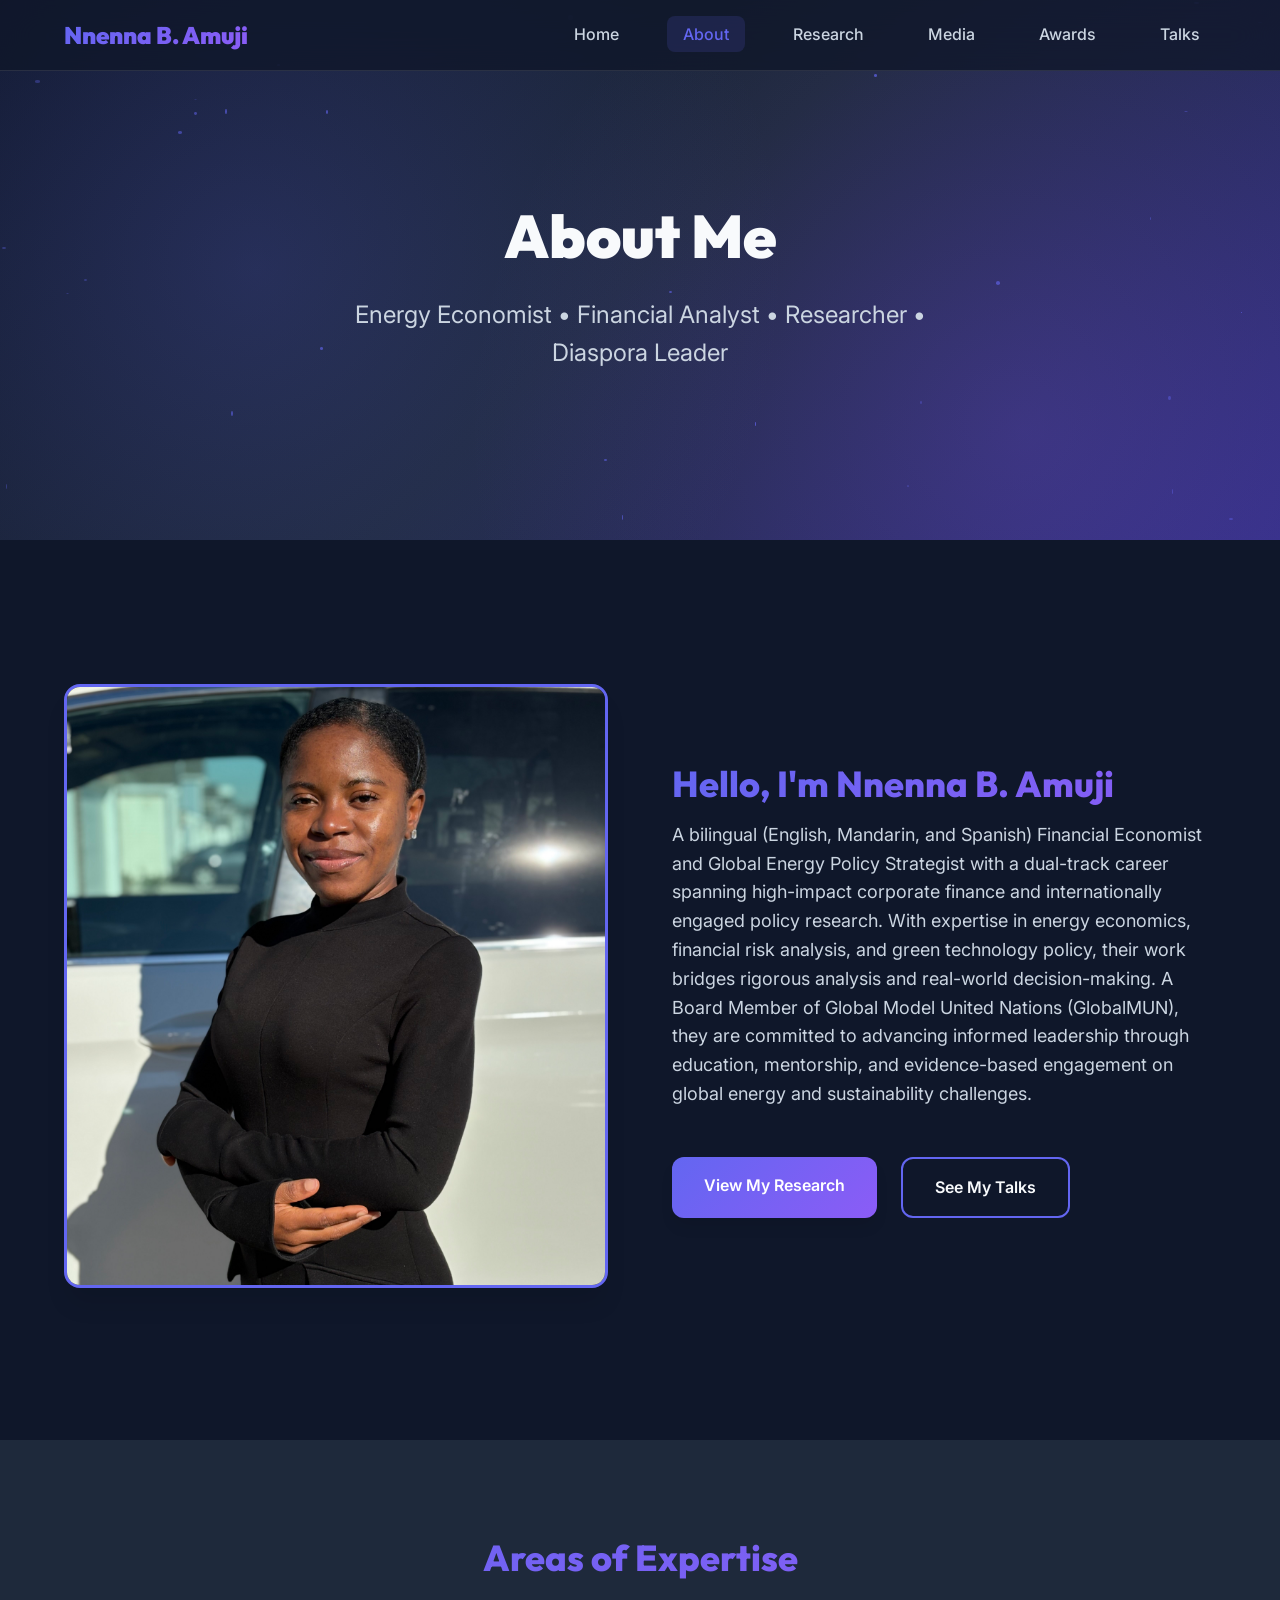
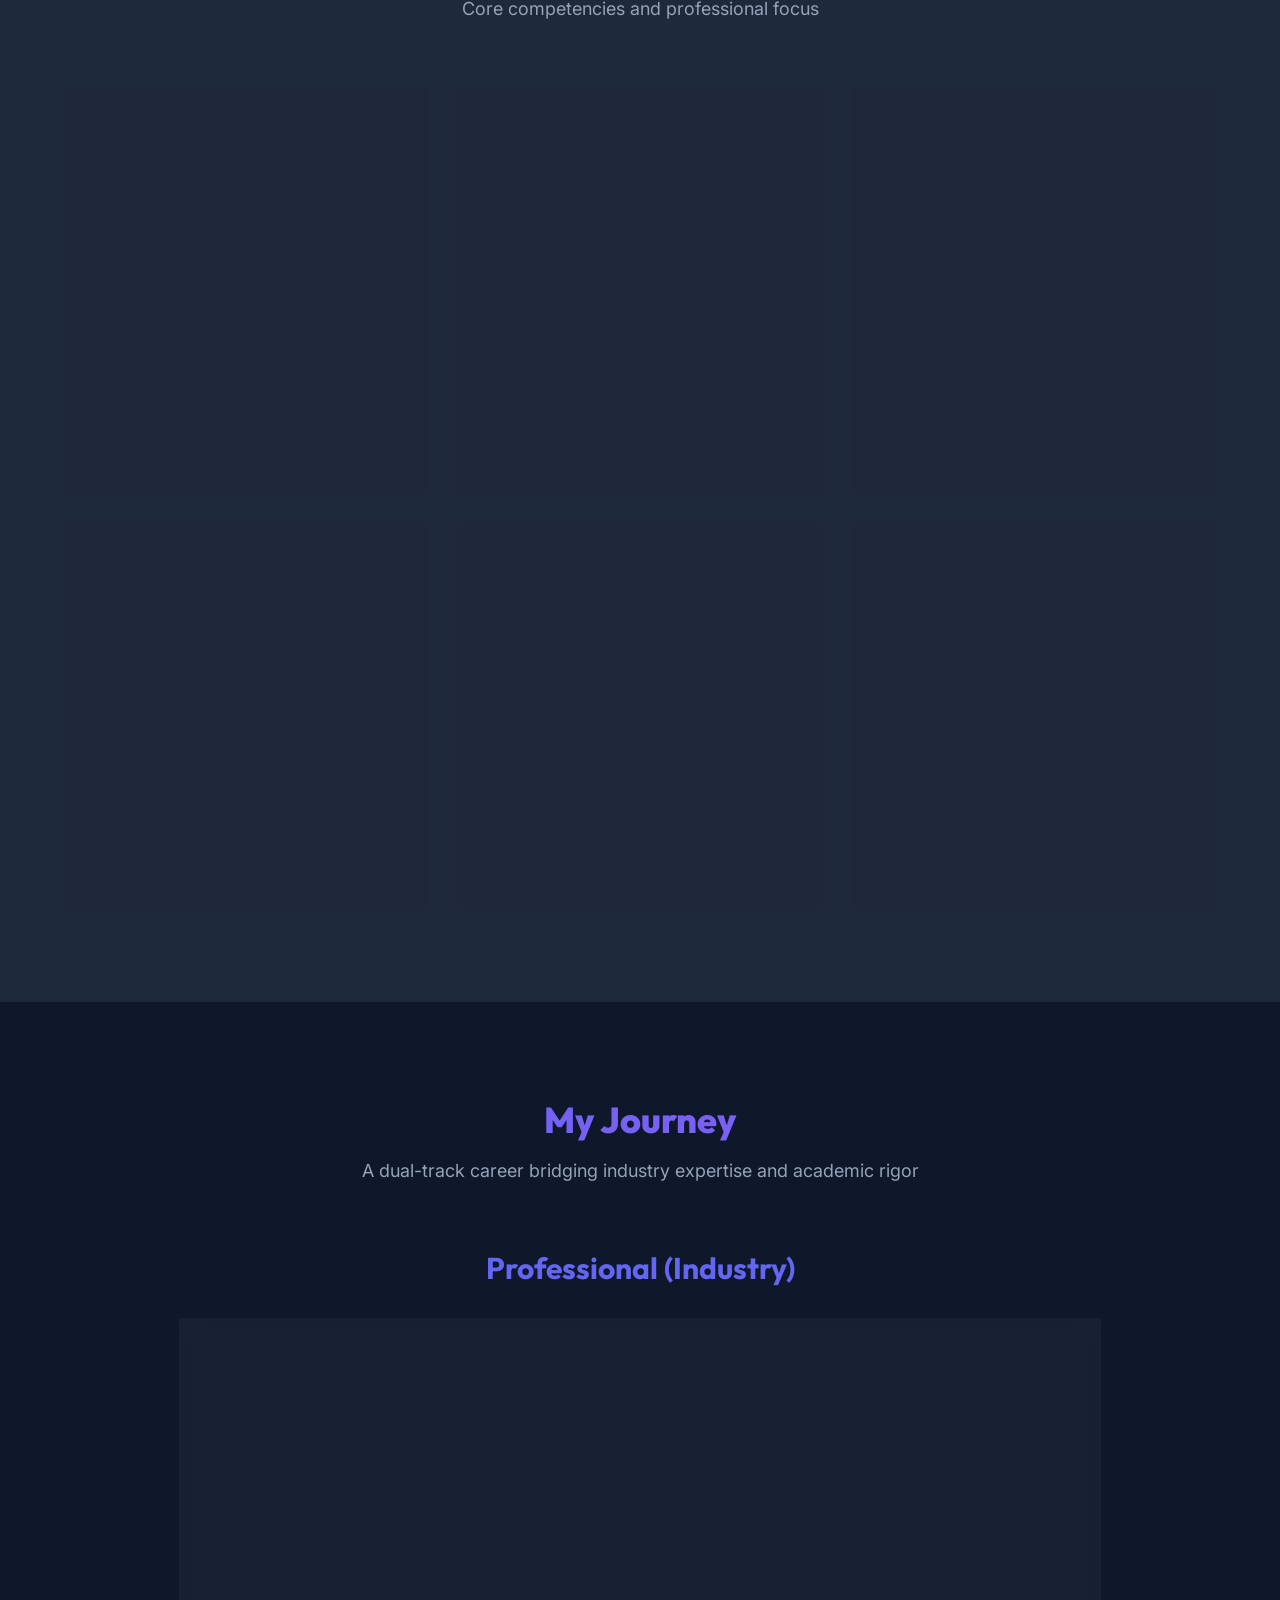
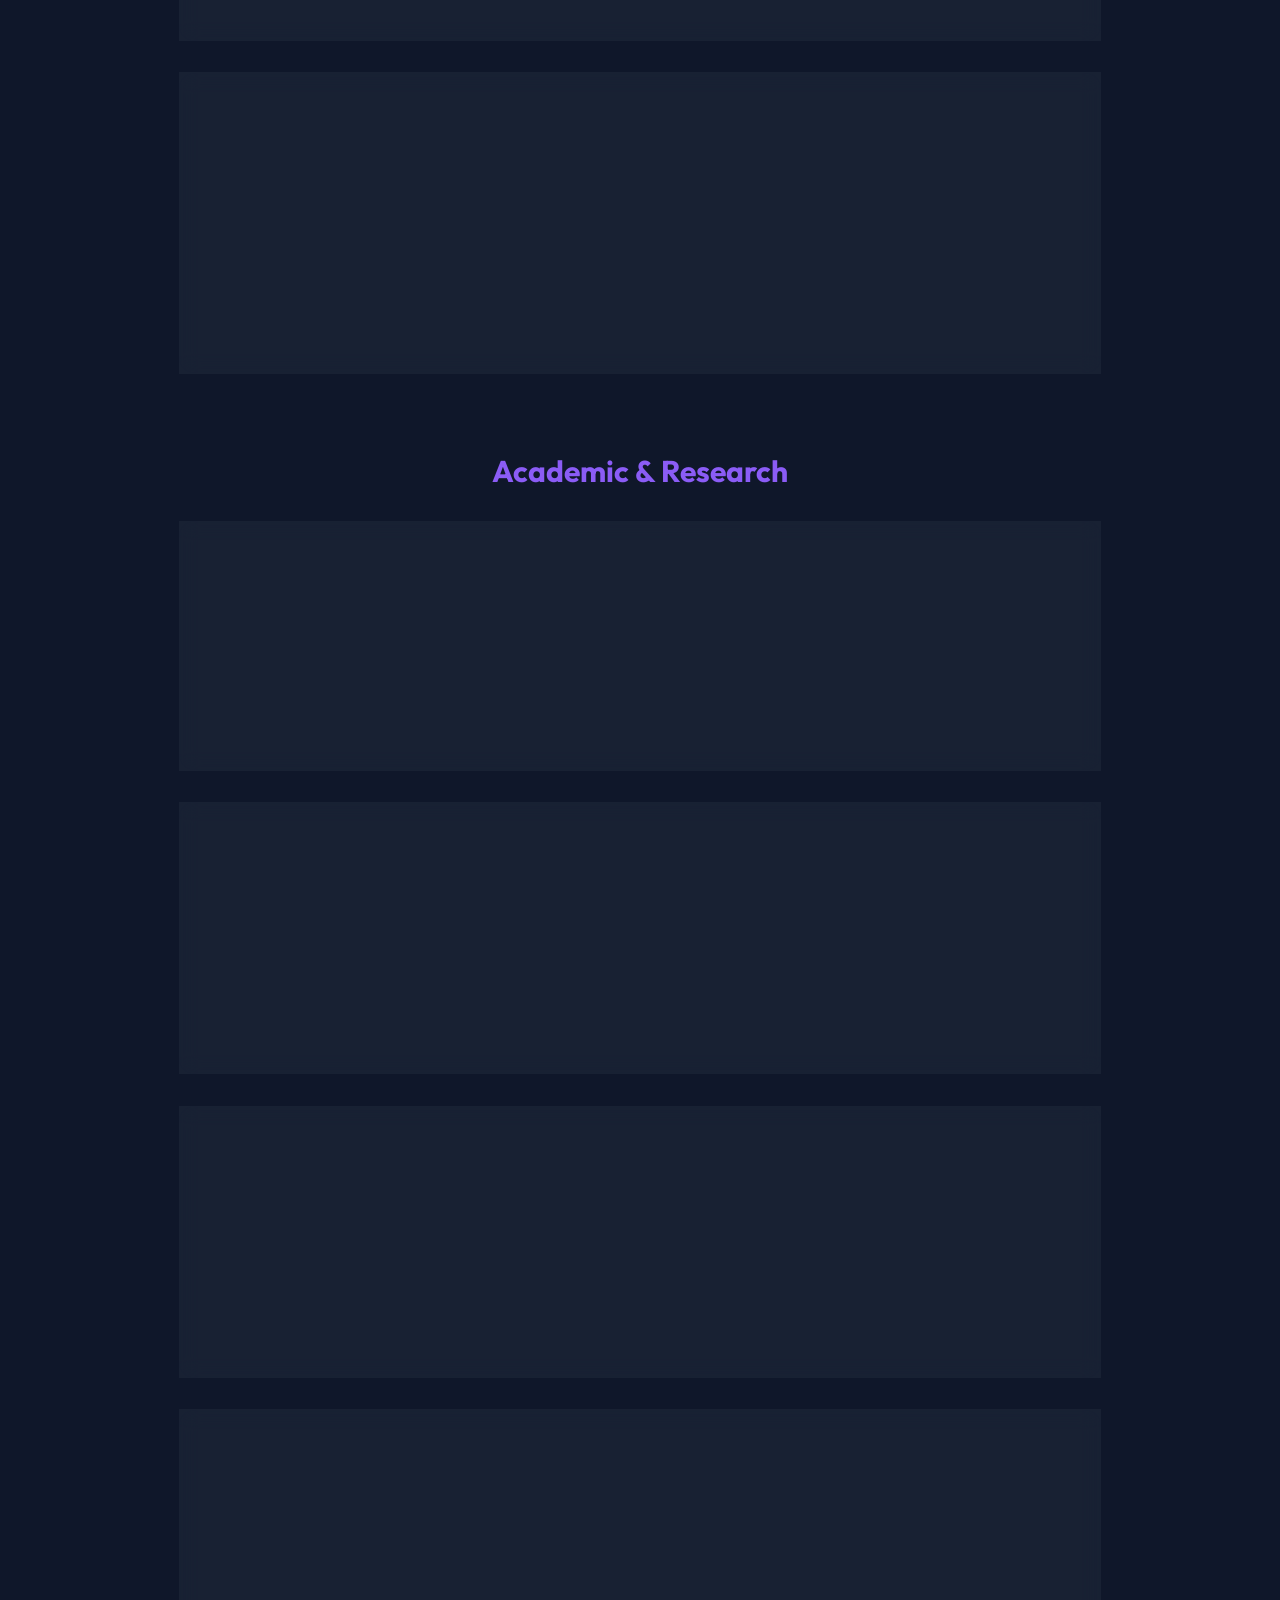
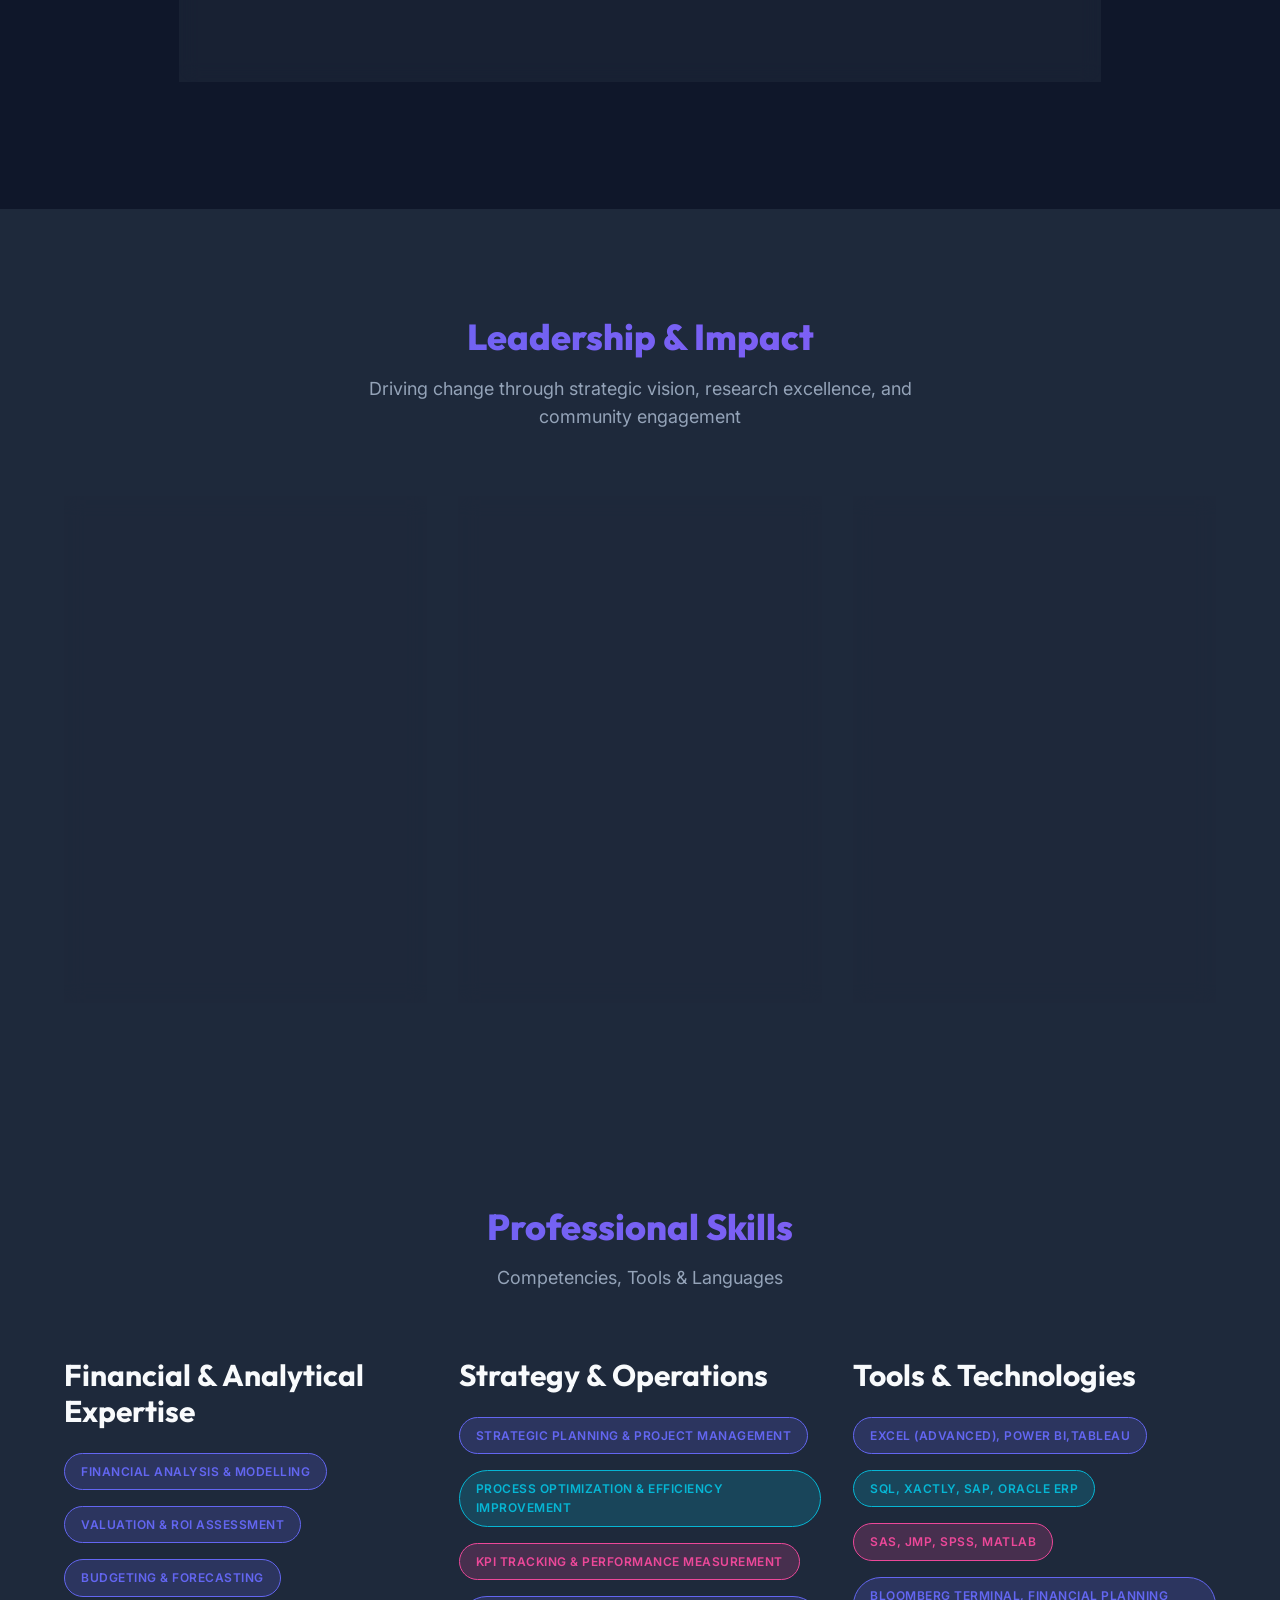
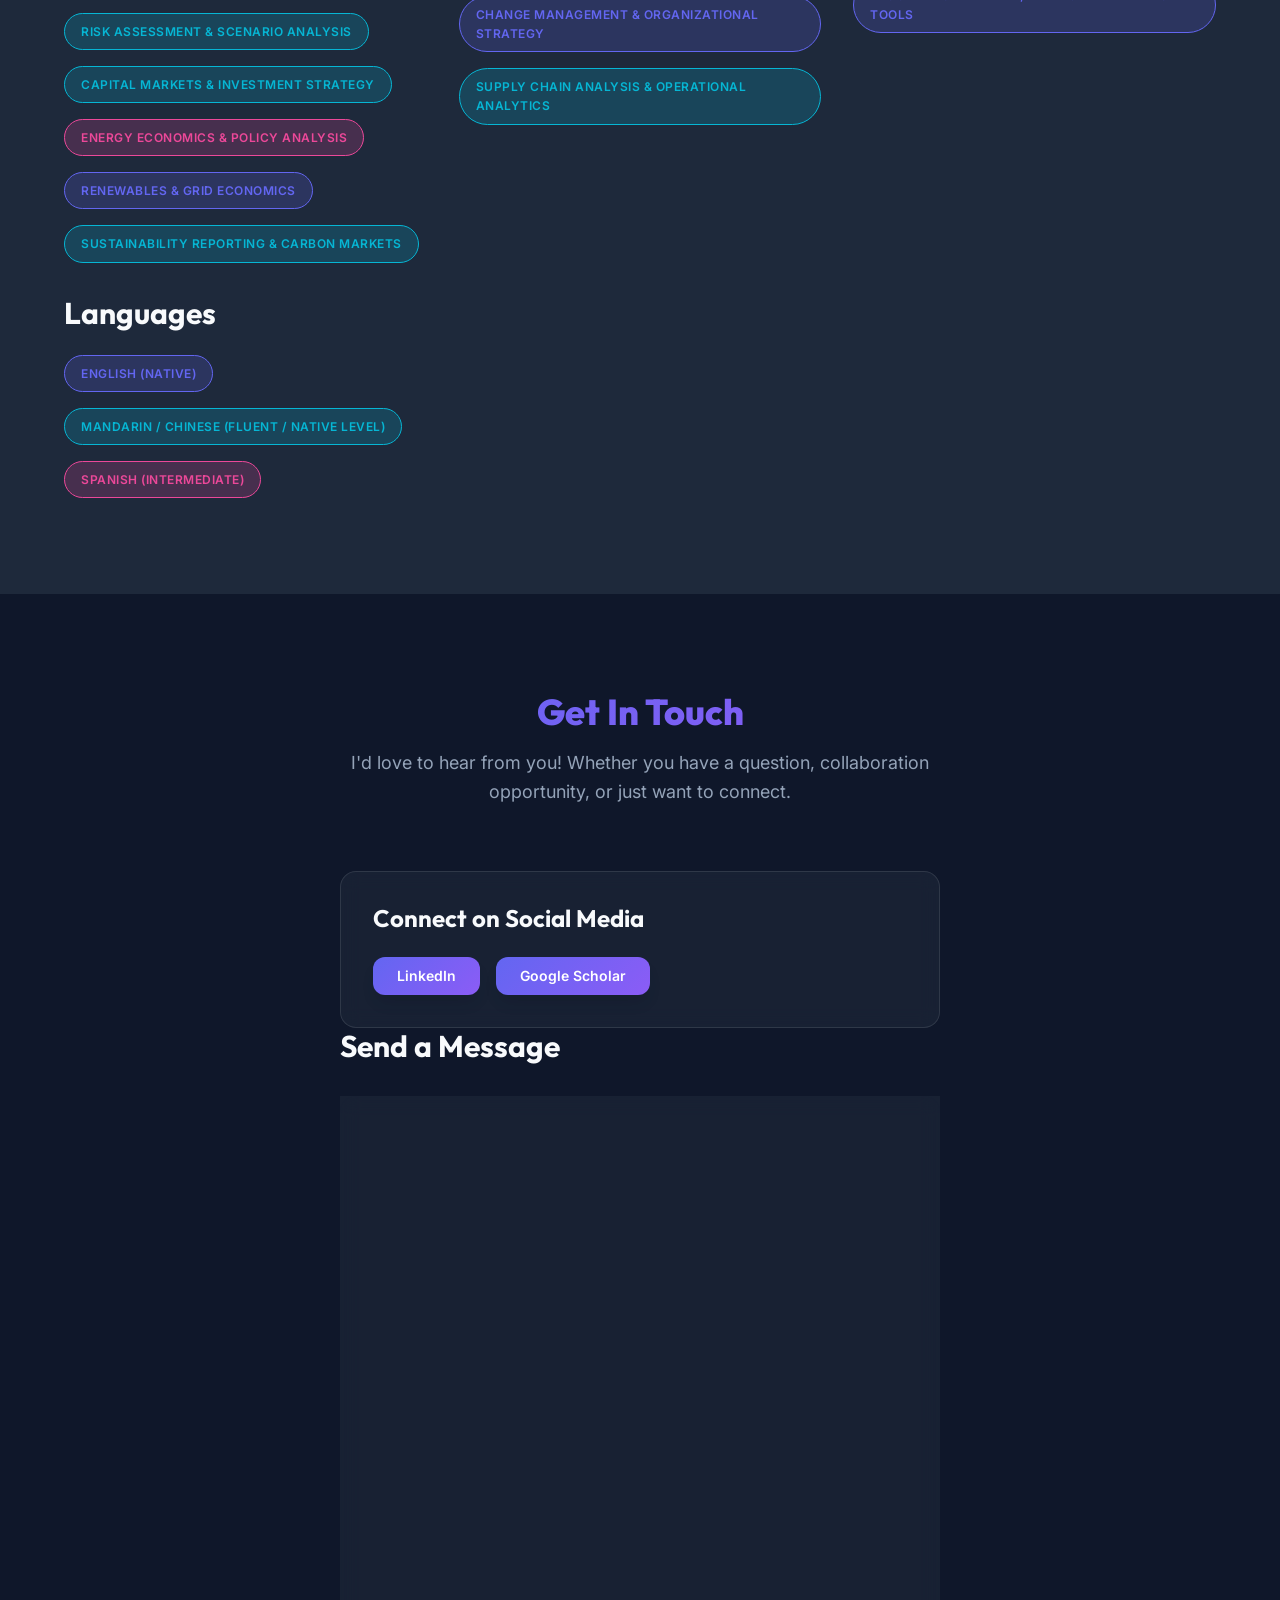
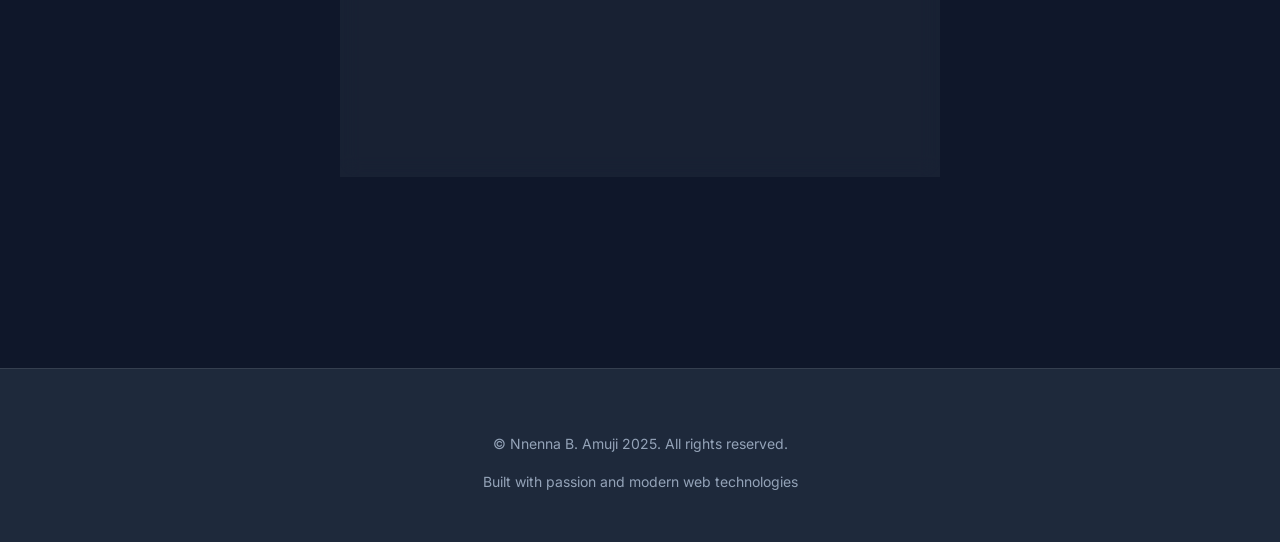
==== commit 20b16532: "commiting to my repo" ====
--- a/about.html
+++ b/about.html
@@ -1,4 +1,4 @@
-<!DOCTYPE html>
+<!doctype html>
 <html lang="en">
   <head>
     <meta charset="UTF-8" />
@@ -63,7 +63,10 @@
                 box-shadow: var(--shadow-xl);
                 border: 3px solid var(--color-primary);
               "
-              onerror="this.style.display='none'; this.nextElementSibling.style.display='flex';"
+              onerror="
+                this.style.display = 'none';
+                this.nextElementSibling.style.display = 'flex';
+              "
             />
             <!-- Fallback if image doesn't exist -->
             <div
@@ -94,15 +97,18 @@
                 margin-bottom: var(--spacing-md);
               "
             >
-              Bilingual (English, Mandarin, Spanish) Financial Economist and
-              Global Energy Policy Strategist distinguished by a dual-track
-              career in high-impact corporate finance and influential global
-              policy research. Board Member of the Global Model United Nations
-              (GlobalMUN) and recognized authority in Energy Economics,
-              Financial Risk Analysis, and Green Technology Policy. Passionate
-              about changing the world through education …. Bla bla bla
+              A bilingual (English, Mandarin, and Spanish) Financial Economist
+              and Global Energy Policy Strategist with a dual-track career
+              spanning high-impact corporate finance and internationally engaged
+              policy research. With expertise in energy economics, financial
+              risk analysis, and green technology policy, their work bridges
+              rigorous analysis and real-world decision-making. A Board Member
+              of Global Model United Nations (GlobalMUN), they are committed to
+              advancing informed leadership through education, mentorship, and
+              evidence-based engagement on global energy and sustainability
+              challenges.
             </p>
-          
+
             <p
               style="
                 font-size: var(--text-lg);
@@ -133,104 +139,106 @@
         <div class="grid grid-3">
           <div class="card animate-on-scroll">
             <div class="card-header">
-              <h3 class="card-title">💵 Financial Strategy</h3>
+              <h3 class="card-title">💵 Financial & Economic Analysis</h3>
             </div>
             <div class="card-body">
               <p>
-                Expertise in financial modeling, valuation, and capital
-                allocation. Driving long-term value creation through data-driven
-                financial decision-making.
+                Applied expertise in financial modelling, valuation, and
+                economic analysis, supporting investment decisions, policy
+                evaluation, and long-term value creation across energy and
+                infrastructure sectors.
               </p>
             </div>
             <div class="card-footer">
-              <span class="badge badge-primary">Valuation</span>
-              <span class="badge badge-accent">Capital Planning</span>
+              <span class="badge badge-primary">Financial Modelling</span>
+              <span class="badge badge-accent"
+                >Valuation & Cost–Benefit Analysis</span
+              >
             </div>
           </div>
 
           <div class="card animate-on-scroll">
             <div class="card-header">
-              <h3 class="card-title">⚡ Energy Systems</h3>
+              <h3 class="card-title">⚡ Energy Economics & Policy</h3>
             </div>
             <div class="card-body">
               <p>
-                Deep understanding of renewable energy markets, grid
-                modernization, and the economic implications of the energy
-                transition.
+                Specialist knowledge of energy markets, renewable integration,
+                and the economic and policy dimensions of the energy transition,
+                with a focus on sustainability, regulation, and market design.
               </p>
             </div>
             <div class="card-footer">
-              <span class="badge badge-primary">Renewables</span>
-              <span class="badge badge-pink">Sustainability</span>
+              <span class="badge badge-primary">Energy Markets</span>
+              <span class="badge badge-pink"> Renewable Energy Policy</span>
             </div>
           </div>
 
           <div class="card animate-on-scroll">
             <div class="card-header">
-              <h3 class="card-title">⚙️ Operational Optimization</h3>
+              <h3 class="card-title">📊 Research & Strategic Insight</h3>
             </div>
             <div class="card-body">
               <p>
-                Streamlining business operations to improve efficiency and
-                reduce costs. Implementing strategic initiatives to enhance
-                organizational performance.
+                Designing and delivering rigorous, data-driven research to
+                inform strategy, investment, and policy, translating complex
+                analysis into actionable insights for decision-makers.
               </p>
             </div>
             <div class="card-footer">
-              <span class="badge badge-accent">Efficiency</span>
-              <span class="badge badge-pink">Strategy</span>
+              <span class="badge badge-accent">Applied Research</span>
+              <span class="badge badge-pink">Strategic Analysis</span>
             </div>
           </div>
 
           <div class="card animate-on-scroll">
             <div class="card-header">
-              <h3 class="card-title">📊 Strategic Planning</h3>
+              <h3 class="card-title">⚖️ Risk & Uncertainty Analysis</h3>
             </div>
             <div class="card-body">
               <p>
-                Developing and executing high-level business strategies.
-                Aligning organizational goals with market opportunities and
-                financial targets.
+                Assessing financial, market, and policy risks in energy and
+                economic systems, with experience in scenario analysis,
+                regulatory risk, and decision-making under uncertainty. .
               </p>
             </div>
             <div class="card-footer">
-              <span class="badge badge-primary">growth</span>
-              <span class="badge badge-accent">Analysis</span>
+              <span class="badge badge-primary">Risk Assessment</span>
+              <span class="badge badge-pink">Scenario Modelling</span>
             </div>
           </div>
 
           <div class="card animate-on-scroll">
             <div class="card-header">
-              <h3 class="card-title">⚖️ Risk Management</h3>
+              <h3 class="card-title">🤝 Stakeholder Engagement & Leadership</h3>
             </div>
             <div class="card-body">
               <p>
-                Identifying and mitigating financial and operational risks.
-                Ensuring compliance and stability in volatile markets.
+                Experienced in engaging policymakers, investors, industry
+                partners, and academic audiences, communicating complex economic
+                and financial concepts with clarity and impact.
               </p>
             </div>
             <div class="card-footer">
-              <span class="badge badge-primary">Compliance</span>
-              <span class="badge badge-pink">Analysis</span>
-            </div>
-          </div>
-
-          <div class="card animate-on-scroll">
-            <div class="card-header">
-              <h3 class="card-title">🤝 Stakeholder Management</h3>
-            </div>
-            <div class="card-body">
-              <p>
-                Building strong relationships with investors, partners, and
-                teams. Communicating complex financial data to diverse
-                audiences.
-              </p>
-            </div>
-            <div class="card-footer">
-              <span class="badge badge-accent">Communication</span>
-              <span class="badge badge-pink">Leadership</span>
-            </div>
-          </div>
+              <span class="badge badge-accent">Policy Engagement</span>
+              <span class="badge badge-pink"> Leadership & Mentorship</span>
+            </div>
+          </div>
+
+      <div class="card animate-on-scroll">
+        <div class="card-header">
+          <h3 class="card-title">🎓 Education, Mentorship & Advocacy</h3>
+        </div>
+        <div class="card-body">
+          <p>
+            Strong commitment to education and capacity-building through
+            teaching, mentorship, public engagement, and advocacy for
+            evidence-based decision-making in energy and finance.
+          </p>
+        </div>
+        <div class="card-footer">
+          <span class="badge badge-primary">Teaching & Mentorship</span>
+          <span class="badge badge-accent">Public Engagement</span>
         </div>
       </div>
     </section>
@@ -241,90 +249,171 @@
         <div class="section-header">
           <h2 class="section-title">My Journey</h2>
           <p class="section-subtitle">
-            Key milestones in my professional career
+            A dual-track career bridging industry expertise and academic rigor
           </p>
         </div>
 
-        <div style="max-width: 800px; margin: 0 auto">
-          <!-- Timeline Item 1 -->
-          <div
-            class="card animate-on-scroll"
-            style="
-              margin-bottom: var(--spacing-lg);
-              border-left: 4px solid var(--color-primary);
-            "
-          >
-            <div class="card-header">
-              <h3 class="card-title">Present - Senior Researcher</h3>
-              <p class="card-subtitle">Leading Research Institution</p>
-            </div>
-            <div class="card-body">
-              <p>
-                Currently leading groundbreaking research projects in AI and
-                sustainability, managing a team of talented researchers, and
-                collaborating with international partners.
-              </p>
-            </div>
-          </div>
-
-          <!-- Timeline Item 2 -->
-          <div
-            class="card animate-on-scroll"
-            style="
-              margin-bottom: var(--spacing-lg);
-              border-left: 4px solid var(--color-secondary);
-            "
-          >
-            <div class="card-header">
-              <h3 class="card-title">2020 - Associate Professor</h3>
-              <p class="card-subtitle">University of Excellence</p>
-            </div>
-            <div class="card-body">
-              <p>
-                Promoted to Associate Professor, developed innovative
-                curriculum, and established collaborative research programs with
-                industry partners.
-              </p>
-            </div>
-          </div>
-
-          <!-- Timeline Item 3 -->
-          <div
-            class="card animate-on-scroll"
-            style="
-              margin-bottom: var(--spacing-lg);
-              border-left: 4px solid var(--color-accent-cyan);
-            "
-          >
-            <div class="card-header">
-              <h3 class="card-title">2015 - Ph.D. in Computer Science</h3>
-              <p class="card-subtitle">Top-Tier University</p>
-            </div>
-            <div class="card-body">
-              <p>
-                Completed doctoral research on advanced machine learning
-                techniques, published multiple papers in top-tier conferences
-                and journals.
-              </p>
-            </div>
-          </div>
-
-          <!-- Timeline Item 4 -->
-          <div
-            class="card animate-on-scroll"
-            style="border-left: 4px solid var(--color-accent-pink)"
-          >
-            <div class="card-header">
-              <h3 class="card-title">2010 - Bachelor's Degree</h3>
-              <p class="card-subtitle">Prestigious University</p>
-            </div>
-            <div class="card-body">
-              <p>
-                Graduated with honors in Computer Science, developed passion for
-                research and innovation, received multiple academic awards.
-              </p>
-            </div>
-          </div>
+        <div style="display: flex; flex-direction: column; gap: var(--spacing-xl); width: 80%; margin: 0 auto;">
+          <!-- Professional Track -->
+          <article class="animate-on-scroll" style="width: 100%;">
+            <h3 style="margin-bottom: var(--spacing-lg); text-align: center; color: var(--color-primary);">Professional (Industry)</h3>
+            
+            <!-- Professional Item 1 -->
+            <div
+              class="card"
+              style="
+                margin-bottom: var(--spacing-lg);
+                border-left: 4px solid var(--color-primary);
+                width: 100%;
+              "
+            >
+              <div class="card-header">
+                <h3 class="card-title" style="font-size: var(--text-lg)">May 2023 - Present | Senior Financial Analyst</h3>
+                <p class="card-subtitle">Assurant Inc. — Automotive Insurance | Atlanta, USA</p>
+              </div>
+              <div class="card-body">
+                <p style="font-size: var(--text-sm)">
+                  Leading financial analysis and strategic reporting initiatives within the automotive insurance business, with a focus on electric vehicle (EV) programs, 
+                  profitability modelling, and competitive intelligence.
+
+Driving financial innovation through automated, high-priority data reporting systems using SQL, 
+significantly improving sales-field transparency and increasing team productivity by 45%. 
+Developed dynamic profitability and income–expense models supporting executive-level decision-making for large-scale organisational restructuring. 
+Strengthened global competitive benchmark analyses through advanced statistical modelling and research-driven methodologies, improving analytical quality and insight by 60%.
+Recognised with the Assurant Way Award (2025) for performance excellence,resulting in promotion to senior analyst responsibilities.
+
+                </p>
+              </div>
+            </div>
+
+            <!-- Professional Item 2 -->
+            <div
+              class="card"
+              style="
+                margin-bottom: var(--spacing-lg);
+                border-left: 4px solid var(--color-primary);
+                width: 100%;
+              "
+            >
+              <div class="card-header">
+                <h3 class="card-title" style="font-size: var(--text-lg)">July 2022 - April 2023 | Financial Analyst (Supervisor)
+</h3>
+                <p class="card-subtitle">United Parcel Service (UPS) — Supply Chain Solutions | Atlanta, USA</p>
+              </div>
+              <div class="card-body">
+                <p style="font-size: var(--text-sm)">
+                 Provided financial planning, reporting, and performance analysis support for supply chain operations, with direct responsibility for report automation, audit readiness, and executive communications.
+
+Managed and enhanced over 22 recurring financial reports using Excel,
+ Oracle OBIEE (Longview SmartView), and Power BI, improving accuracy, automation, and presentation quality. 
+ Implemented VBA-driven automation workflows within three months of onboarding, tripling reporting productivity. 
+ Established standardized benchmarking and reporting processes to improve analytical consistency and turnaround time.
+Supervised and mentored two interns, overseeing report accuracy, technical skill development, and early-career progression.
+
+                </p>
+              </div>
+            </div>
+
+          
+          </article>
+
+          <!-- Academic Track -->
+          <article class="animate-on-scroll" style="width: 100%;">
+            <h3 style="margin-bottom: var(--spacing-lg); text-align: center; color: var(--color-secondary);">Academic & Research</h3>
+
+            <!-- Academic Item 1 -->
+            <div
+              class="card"
+              style="
+                margin-bottom: var(--spacing-lg);
+                border-left: 4px solid var(--color-secondary);
+                width: 100%;
+              "
+            >
+              <div class="card-header">
+                <h3 class="card-title" style="font-size: var(--text-lg)">Doctor of Business Administration (DBA) — In Progress</h3>
+                <p class="card-subtitle">University of the Potomac</p>
+                <p class="card-subtitle">Research Focus: Energy Economics and Financial Risk Analysis</p>
+              </div>
+              <div class="card-body">
+                <p style="font-size: var(--text-sm)">
+                  Currently pursuing doctoral research at the intersection of energy economics and financial risk analysis, 
+                  with a focus on applied, policy-relevant work that informs investment decision-making and energy transition strategies.
+
+                </p>
+              </div>
+            </div>
+
+            <!-- Academic Item 2 -->
+            <div
+              class="card"
+              style="
+                margin-bottom: var(--spacing-lg);
+                border-left: 4px solid var(--color-secondary);
+                width: 100%;
+              "
+            >
+              <div class="card-header">
+                <h3 class="card-title" style="font-size: var(--text-lg)">Master of International Business (MIB)</h3>
+                <p class="card-subtitle">Darla Moore Business School, University of South Carolina</p>
+                <p class="card-subtitle">Global Strategy & Leadership Track | Post-Baccalaureate Certificate in Business Analytics</p>
+              </div>
+              <div class="card-body">
+                <p style="font-size: var(--text-sm)">
+                  Developed advanced expertise in global strategy, leadership, and data-driven decision-making, 
+                  supported by rigorous analytical training. Awarded the Moore School Excellence Award Scholarship and the UPS Global Scholar Award in recognition of academic excellence and leadership potential.
+
+                </p>
+              </div>
+            </div>
+
+            <!-- Academic Item 3 -->
+            <div
+              class="card"
+              style="
+                margin-bottom: var(--spacing-lg);
+                border-left: 4px solid var(--color-secondary);
+                width: 100%;
+              "
+            >
+              <div class="card-header">
+                <h3 class="card-title" style="font-size: var(--text-lg)">Master of Finance
+</h3>
+                <p class="card-subtitle">China University of Petroleum, Beijing</p>
+                <p class="card-subtitle">Research Focus: Energy Economics</p>
+              </div>
+              <div class="card-body">
+                <p style="font-size: var(--text-sm)">
+                  Completed graduate training in finance with a strong emphasis on energy economics and quantitative analysis.
+                   Distinguished as a Finalist in a high-level statistics competition, named to the Dean’s List, 
+                   and recognised as Best Graduating Student (First Class Honours, 2021).
+
+                </p>
+              </div>
+            </div>
+            <div
+              class="card"
+              style="
+                margin-bottom: var(--spacing-lg);
+                border-left: 4px solid var(--color-secondary);
+                width: 100%;
+              "
+            >
+              <div class="card-header">
+                <h3 class="card-title" style="font-size: var(--text-lg)">Bachelor of Science
+</h3>
+                <p class="card-subtitle">China University of Petroleum, Beijing</p>
+                <p class="card-subtitle">International Economics and Trade (Major) | Energy Management (Double Degree)</p>
+              </div>
+              <div class="card-body">
+                <p style="font-size: var(--text-sm)">
+               Built a strong foundation in economics, trade, and energy systems, complemented by international academic exposure through two semesters abroad. 
+               Earned a Certificate in Chinese Language, History, and Communication, supporting cross-cultural and global engagement.
+
+                </p>
+              </div>
+            </div>
+          </article>
         </div>
       </div>
     </section>
@@ -335,7 +424,7 @@
         <div class="section-header">
           <h2 class="section-title">Leadership & Impact</h2>
           <p class="section-subtitle">
-            Driving change through strategic vision and community service
+            Driving change through strategic vision, research excellence, and community engagement
           </p>
         </div>
 
@@ -351,18 +440,17 @@
               >
                 🚀
               </div>
-              <h3 class="card-title">Strategic Vision</h3>
+              <h3 class="card-title">Strategic leadership</h3>
             </div>
             <div class="card-body">
               <p>
-                Leading cross-functional teams to deliver high-impact projects.
-                Expertise in aligning technical initiatives with organizational
-                goals and driving digital transformation.
+               Leading cross-disciplinary teams in energy economics, financial analysis, and policy research. 
+               Skilled at translating complex data and economic insights into actionable strategies that inform investment, sustainability, and regulatory decision-making.
               </p>
             </div>
             <div class="card-footer">
               <span class="badge badge-primary">Strategy</span>
-              <span class="badge badge-accent">Management</span>
+              <span class="badge badge-accent">Project Leadership</span>
             </div>
           </div>
 
@@ -377,18 +465,18 @@
               >
                 🤝
               </div>
-              <h3 class="card-title">Community Building</h3>
+              <h3 class="card-title">Community & Advocacy</h3>
             </div>
             <div class="card-body">
               <p>
-                Active organizer of local tech meetups and conferences.
-                dedicated to fostering inclusive communities where knowledge
-                sharing and collaboration thrive.
+               Actively contributing to professional and global communities, including service as a Board Member of Global Model United Nations (GlobalMUN). 
+               Passionate about fostering inclusive, 
+               collaborative spaces for knowledge sharing, policy dialogue, and stakeholder engagement.
               </p>
             </div>
             <div class="card-footer">
-              <span class="badge badge-pink">Community</span>
-              <span class="badge badge-primary">Outreach</span>
+              <span class="badge badge-pink">Community Engagement</span>
+              <span class="badge badge-primary">Policy Advocacy</span>
             </div>
           </div>
 
@@ -403,18 +491,17 @@
               >
                 🌱
               </div>
-              <h3 class="card-title">Mentorship</h3>
+              <h3 class="card-title">Mentorship & Education</h3>
             </div>
             <div class="card-body">
               <p>
-                Committed to guiding the next generation of technologists.
-                Regularly mentoring students and junior developers to help them
-                achieve their career aspirations.
+                Committed to guiding the next generation of economists, analysts, and researchers. Mentors graduate students, early-career professionals, 
+                and interns, empowering them to excel in energy, finance, and policy fields.
               </p>
             </div>
             <div class="card-footer">
-              <span class="badge badge-accent">Mentoring</span>
-              <span class="badge badge-pink">Education</span>
+              <span class="badge badge-accent">Mentorship</span>
+              <span class="badge badge-pink">Education & Capacity Building</span>
             </div>
           </div>
         </div>
@@ -426,64 +513,63 @@
       <div class="container">
         <div class="section-header">
           <h2 class="section-title">Professional Skills</h2>
-          <p class="section-subtitle">Competencies and Tools</p>
+          <p class="section-subtitle">Competencies, Tools & Languages</p>
         </div>
 
         <div class="grid grid-2">
           <div class="animate-on-scroll">
-            <h3 style="margin-bottom: var(--spacing-md)">Financial Analysis</h3>
+            <h3 style="margin-bottom: var(--spacing-md)">Financial & Analytical Expertise</h3>
             <div style="display: flex; flex-wrap: wrap; gap: var(--spacing-sm)">
-              <span class="badge badge-primary">Financial Modeling</span>
-              <span class="badge badge-primary">Valuation</span>
-              <span class="badge badge-primary">ROI Analysis</span>
-              <span class="badge badge-accent">Budgeting</span>
-              <span class="badge badge-accent">Forecasting</span>
-              <span class="badge badge-pink">Risk Assessment</span>
-              <span class="badge badge-primary">Capital Markets</span>
-              <span class="badge badge-accent">M&A</span>
+              <span class="badge badge-primary">Financial Analysis & Modelling</span>
+              <span class="badge badge-primary">Valuation & ROI Assessment</span>
+              <span class="badge badge-primary">Budgeting & Forecasting</span>
+              <span class="badge badge-accent">Risk Assessment & Scenario Analysis</span>
+              <span class="badge badge-accent">Capital Markets & Investment Strategy</span>
+              <span class="badge badge-pink">Energy Economics & Policy Analysis</span>
+              <span class="badge badge-primary">Renewables & Grid Economics</span>
+              <span class="badge badge-accent">Sustainability Reporting & Carbon Markets</span>
             </div>
           </div>
 
           <div class="animate-on-scroll">
-            <h3 style="margin-bottom: var(--spacing-md)">Energy Sector</h3>
+            <h3 style="margin-bottom: var(--spacing-md)">Strategy & Operations</h3>
             <div style="display: flex; flex-wrap: wrap; gap: var(--spacing-sm)">
-              <span class="badge badge-primary">Renewables</span>
-              <span class="badge badge-accent">Grid Economics</span>
-              <span class="badge badge-pink">Policy Analysis</span>
-              <span class="badge badge-primary">Sustainability Reporting</span>
-              <span class="badge badge-accent">Carbon Markets</span>
-              <span class="badge badge-pink">Energy Efficiency</span>
-            </div>
-          </div>
-
-          <div class="animate-on-scroll">
-            <h3 style="margin-bottom: var(--spacing-md)">
-              Strategy & Operations
-            </h3>
-            <div style="display: flex; flex-wrap: wrap; gap: var(--spacing-sm)">
-              <span class="badge badge-primary">Strategic Planning</span>
-              <span class="badge badge-accent">Process Improvement</span>
-              <span class="badge badge-pink">Project Management</span>
-              <span class="badge badge-primary">Supply Chain</span>
-              <span class="badge badge-accent">Change Management</span>
-              <span class="badge badge-pink">KPI Tracking</span>
-            </div>
-          </div>
-
+              <span class="badge badge-primary">Strategic Planning & Project Management</span>
+              <span class="badge badge-accent">Process Optimization & Efficiency Improvement</span>
+              <span class="badge badge-pink">KPI Tracking & Performance Measurement</span>
+              <span class="badge badge-primary">Change Management & Organizational Strategy</span>
+              <span class="badge badge-accent">Supply Chain Analysis & Operational Analytics</span>
+              <!-- <span class="badge badge-pink">Energy Efficiency</span> -->
+            </div>
+          </div>
+
+          
           <div class="animate-on-scroll">
             <h3 style="margin-bottom: var(--spacing-md)">
               Tools & Technologies
             </h3>
             <div style="display: flex; flex-wrap: wrap; gap: var(--spacing-sm)">
-              <span class="badge badge-primary">Excel (Advanced)</span>
-              <span class="badge badge-accent">SAP</span>
-              <span class="badge badge-pink">Oracle ERP</span>
-              <span class="badge badge-primary">Tableau</span>
-              <span class="badge badge-accent">Power BI</span>
+              <span class="badge badge-primary">Excel (Advanced), Power BI,Tableau</span>
+              <span class="badge badge-accent">SQL, Xactly, SAP, Oracle ERP</span>
+              <span class="badge badge-pink">SAS, JMP, SPSS, MATLAB</span>
+              <span class="badge badge-primary">Bloomberg Terminal, Financial Planning Tools</span>
+              <!-- <span class="badge badge-accent">Power BI</span>
               <span class="badge badge-pink">Bloomberg Terminal</span>
-              <span class="badge badge-primary">Salesforce</span>
-            </div>
-          </div>
+              <span class="badge badge-primary">Salesforce</span> -->
+            </div>
+          </div>
+        
+      <div class="animate-on-scroll">
+        <h3 style="margin-bottom: var(--spacing-md)">
+          Languages
+        </h3>
+        <div style="display: flex; flex-wrap: wrap; gap: var(--spacing-sm)">
+          <span class="badge badge-primary">English (Native)</span>
+          <span class="badge badge-accent">Mandarin / Chinese (Fluent / Native Level)</span>
+          <span class="badge badge-pink">Spanish (Intermediate)</span>
+          <!-- <span class="badge badge-primary">Supply Chain</span>
+          <span class="badge badge-accent">Change Management</span>
+          <span class="badge badge-pink">KPI Tracking</span> -->
         </div>
       </div>
     </section>
@@ -504,15 +590,15 @@
           style="gap: var(--spacing-2xl); max-width: 1000px; margin: 0 auto"
         >
           <!-- Contact Information -->
-          <div class="animate-on-scroll">
+          <!-- <div class="animate-on-scroll">
             <h3 style="margin-bottom: var(--spacing-lg)">
               Contact Information
             </h3>
 
-            <!-- All Contact Info in One Card -->
+            All Contact Info in One Card -->
             <div class="card">
               <!-- Email -->
-              <div
+              <!-- <div
                 style="
                   display: flex;
                   align-items: center;
@@ -552,10 +638,10 @@
                     >daniel.egbo@email.com</a
                   >
                 </div>
-              </div>
+              </div> -->
 
               <!-- Phone -->
-              <div
+              <!-- <div
                 style="
                   display: flex;
                   align-items: center;
@@ -579,7 +665,7 @@
                   "
                 >
                   📱
-                </div>
+                </div> 
                 <div>
                   <h4
                     style="
@@ -595,9 +681,9 @@
                     >+1 (234) 567-890</a
                   >
                 </div>
-              </div>
-
-              <!-- Location -->
+              </div> 
+
+              Location
               <div
                 style="
                   display: flex;
@@ -636,7 +722,7 @@
                     City, Country
                   </p>
                 </div>
-              </div>
+              </div> -->
 
               <!-- Social Media -->
               <div>
@@ -647,7 +733,7 @@
                   style="display: flex; gap: var(--spacing-sm); flex-wrap: wrap"
                 >
                   <a
-                    href="https://linkedin.com/in/yourprofile"
+                    href="https://www.linkedin.com/in/nnenna-b-amuji/"
                     target="_blank"
                     class="btn btn-primary"
                     style="
@@ -656,28 +742,9 @@
                     "
                     >LinkedIn</a
                   >
+                
                   <a
-                    href="https://twitter.com/yourhandle"
-                    target="_blank"
-                    class="btn btn-primary"
-                    style="
-                      padding: var(--spacing-xs) var(--spacing-md);
-                      font-size: var(--text-sm);
-                    "
-                    >Twitter</a
-                  >
-                  <a
-                    href="https://github.com/yourusername"
-                    target="_blank"
-                    class="btn btn-primary"
-                    style="
-                      padding: var(--spacing-xs) var(--spacing-md);
-                      font-size: var(--text-sm);
-                    "
-                    >GitHub</a
-                  >
-                  <a
-                    href="https://scholar.google.com/citations?user=yourID"
+                    href="https://scholar.google.com/citations?user=DTYNpqUAAAAJ&hl=en"
                     target="_blank"
                     class="btn btn-primary"
                     style="
--- a/styles.css
+++ b/styles.css
@@ -1016,3 +1016,38 @@
 .mt-xl {
   margin-top: var(--spacing-xl);
 }
+
+/* ===================================
+   HIGHLIGHTS SECTION CUSTOM STYLES
+   =================================== */
+
+/* Default grid behavior (mobile/tablet) */
+.highlights-grid {
+  grid-template-columns: repeat(auto-fit, minmax(280px, 1fr));
+}
+
+/* Ensure cards and buttons align properly on ALL screens */
+.highlights-grid .card {
+  display: flex;
+  flex-direction: column;
+  height: 100%;
+}
+
+.highlights-grid .card-body {
+  flex-grow: 1;
+}
+
+/* Flexbox for Big Screens (Changing layout from grid to flex row) */
+@media (min-width: 1024px) {
+  .highlights-grid {
+    display: flex !important;
+    justify-content: space-between;
+    gap: var(--spacing-lg);
+    flex-wrap: nowrap;
+  }
+
+  .highlights-grid > .card {
+    flex: 1;
+    width: 100%;
+  }
+}
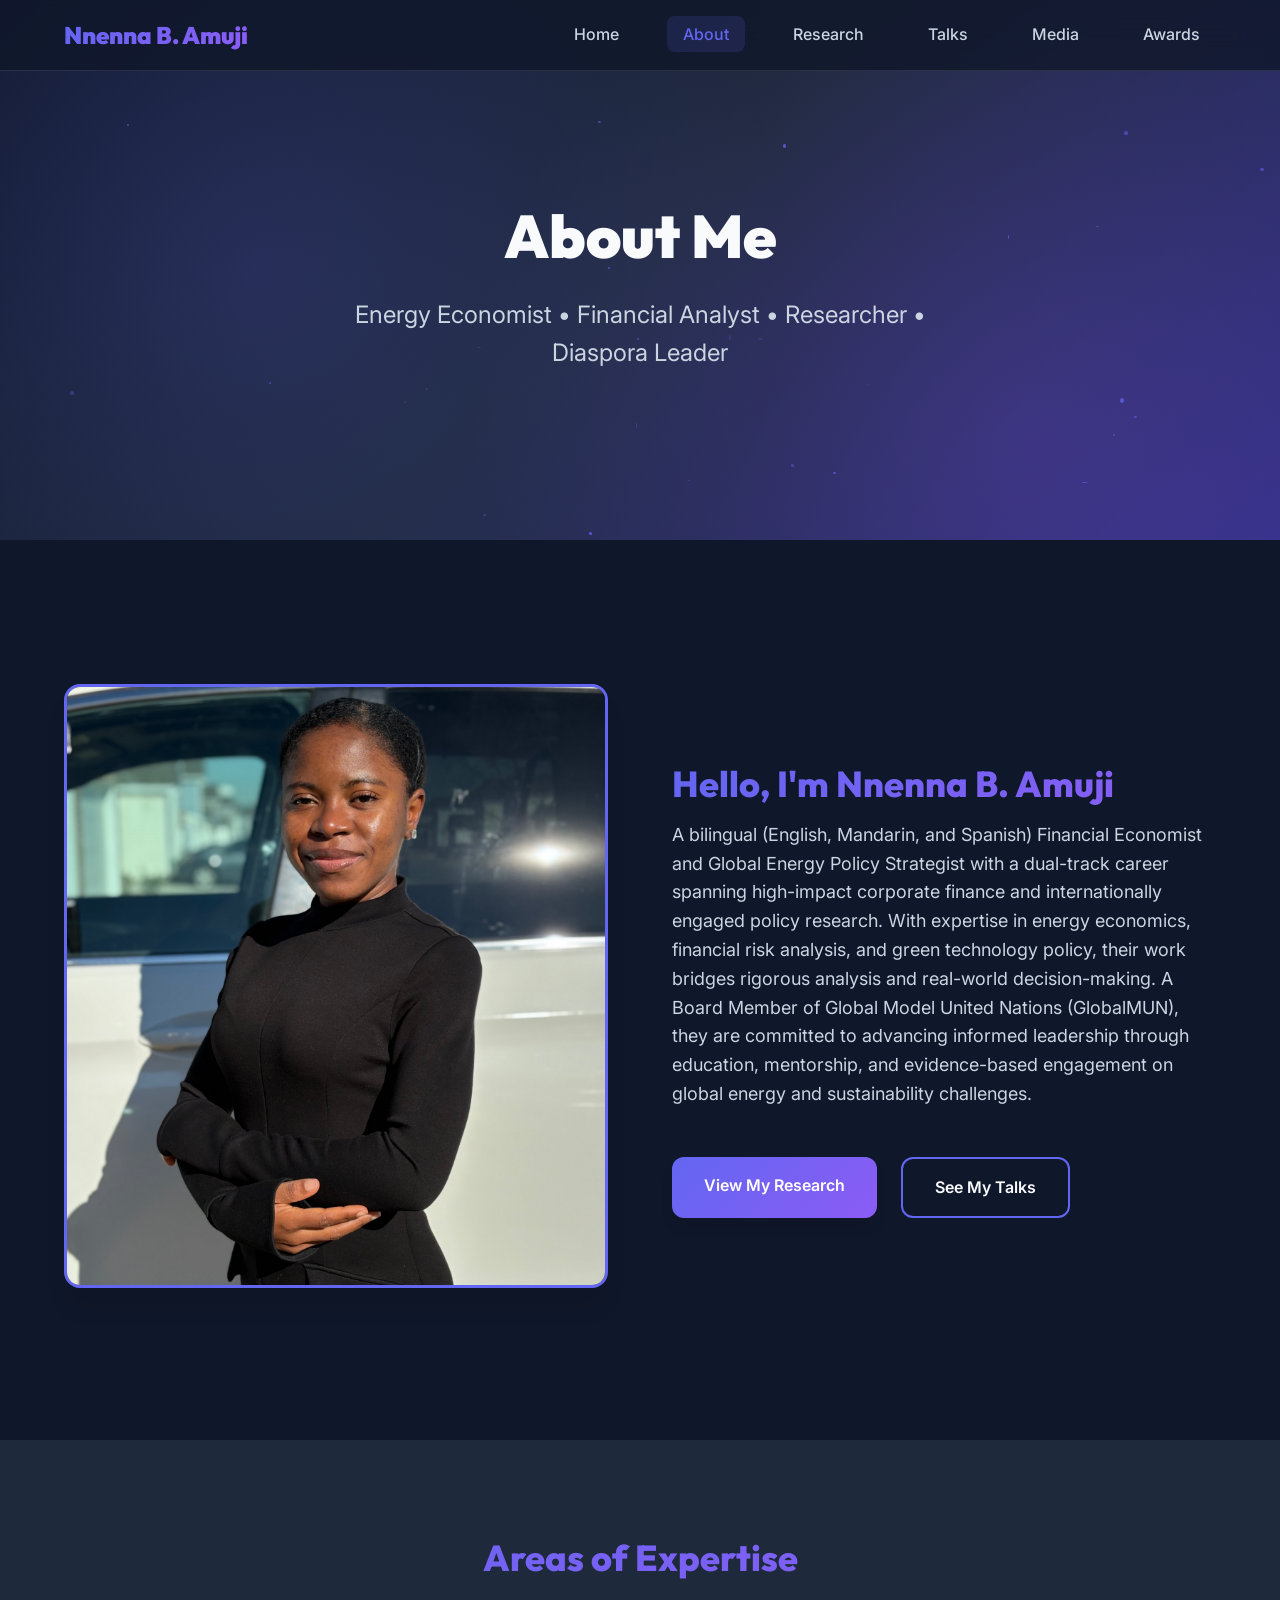
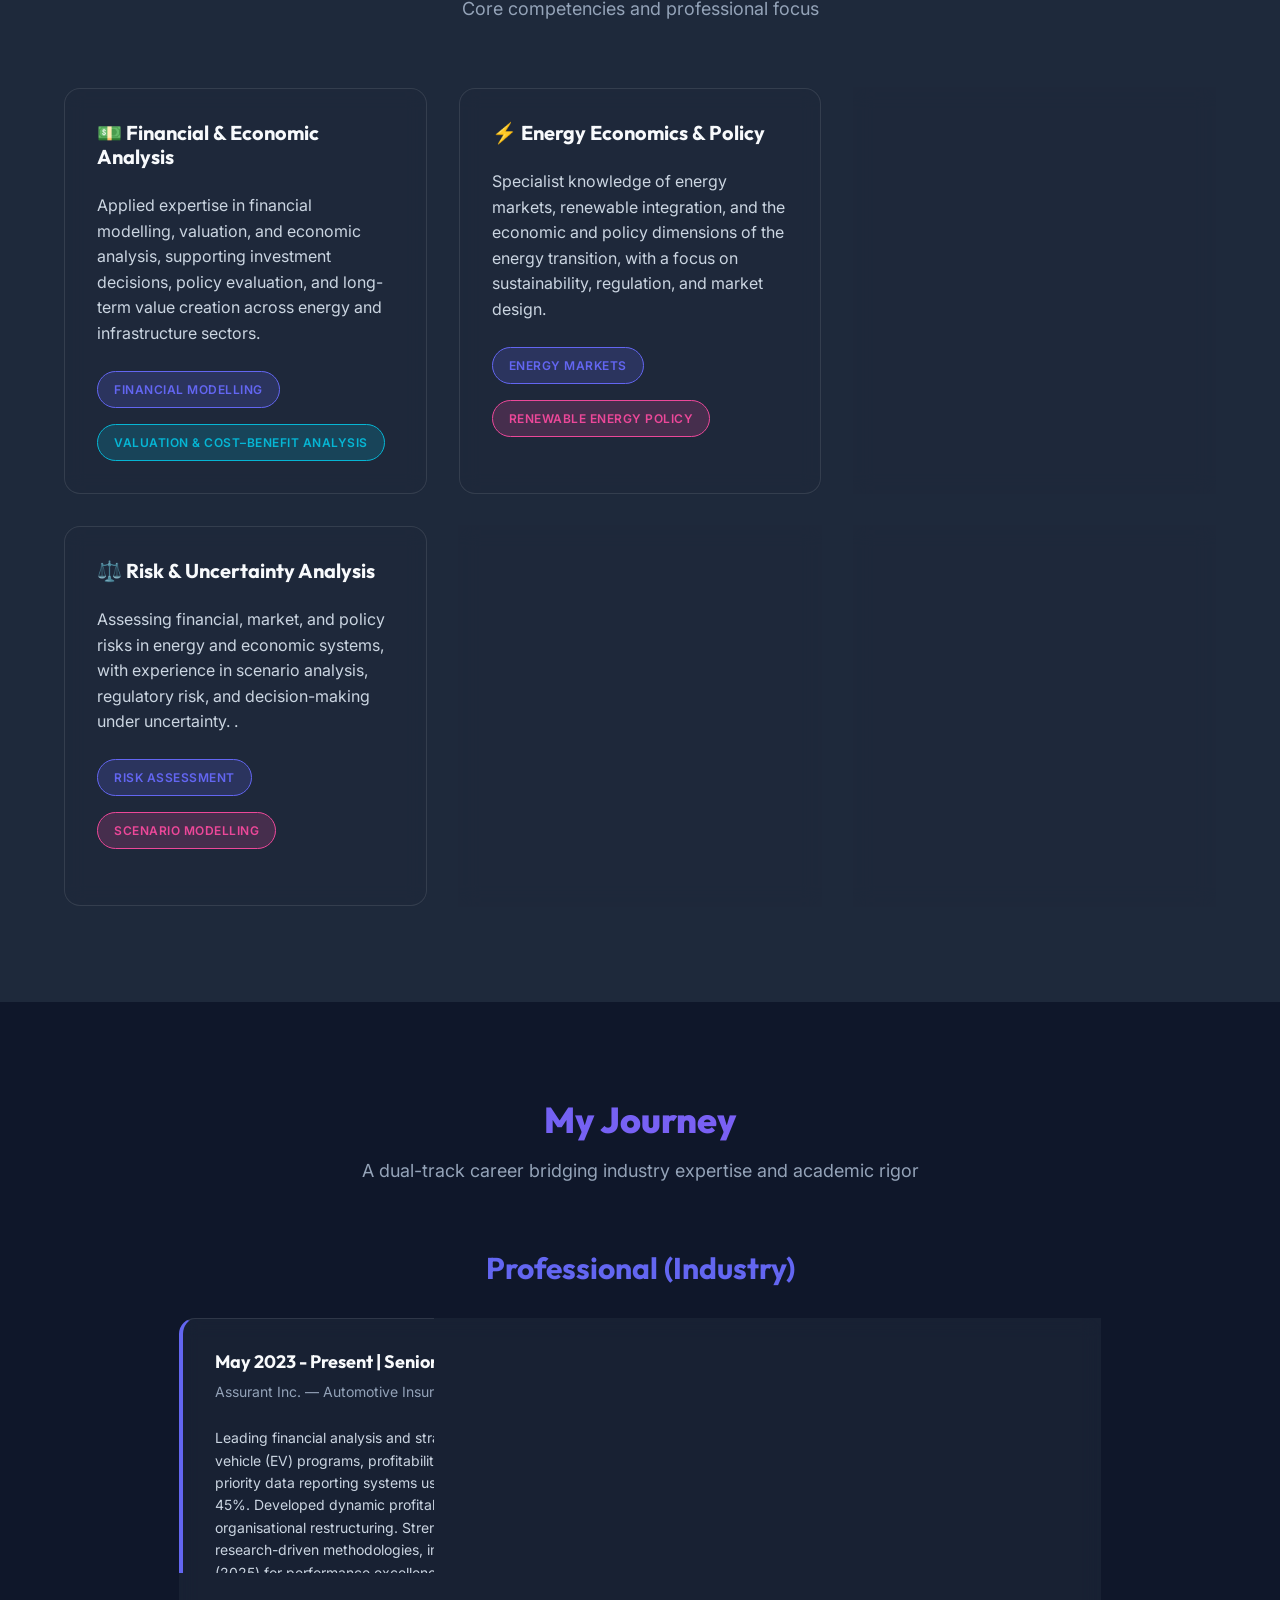
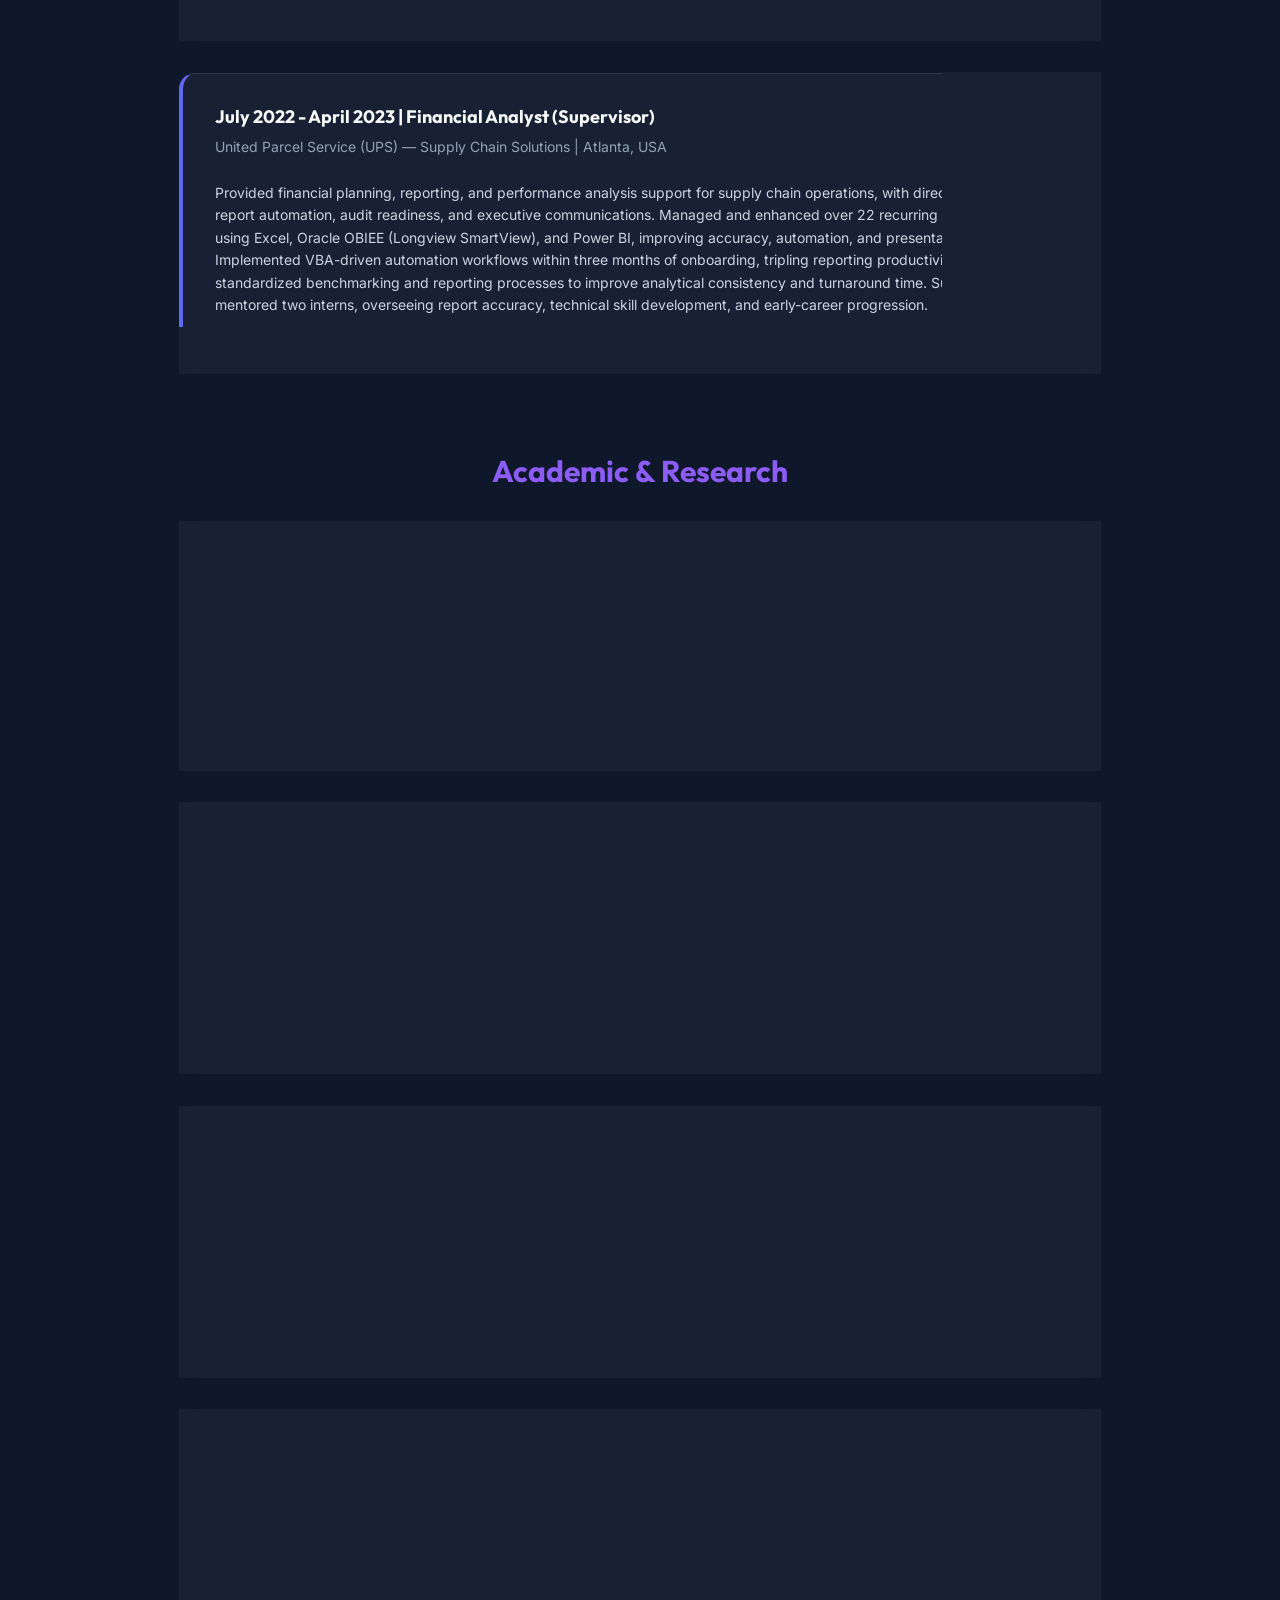
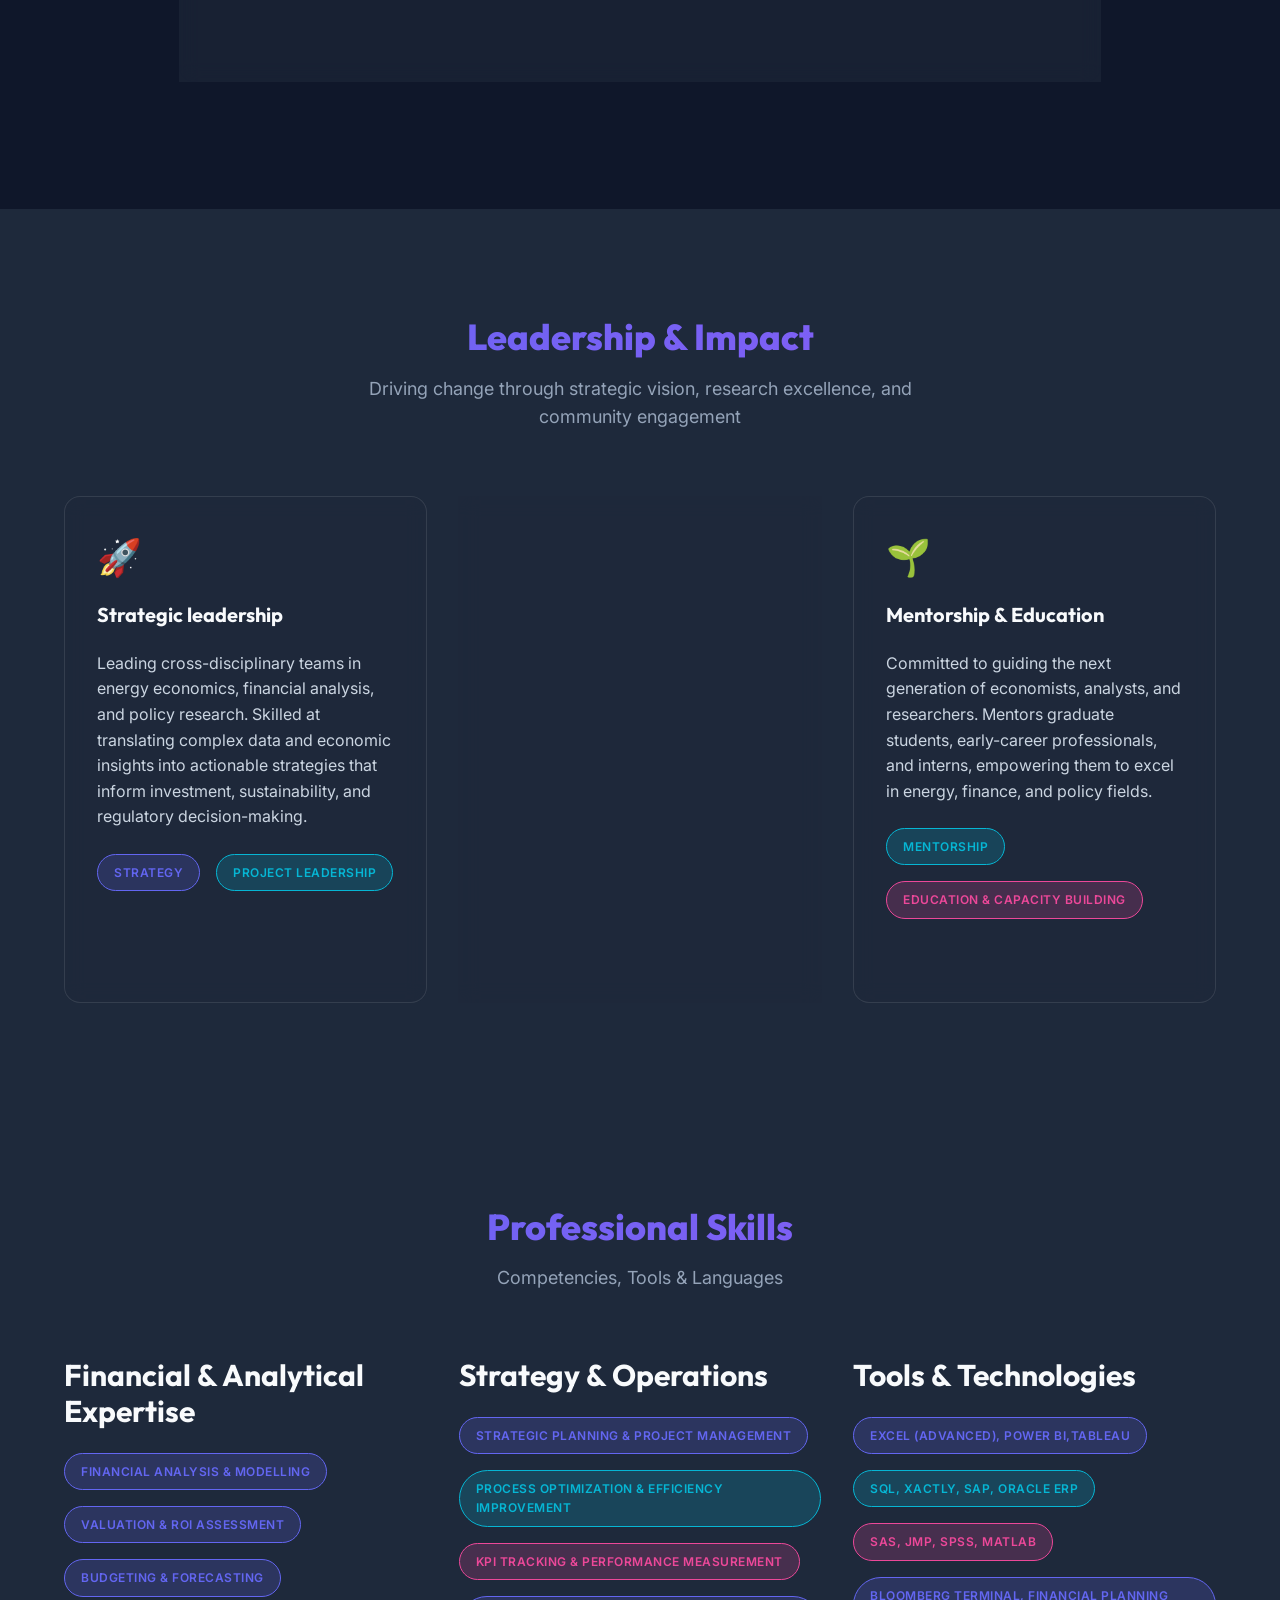
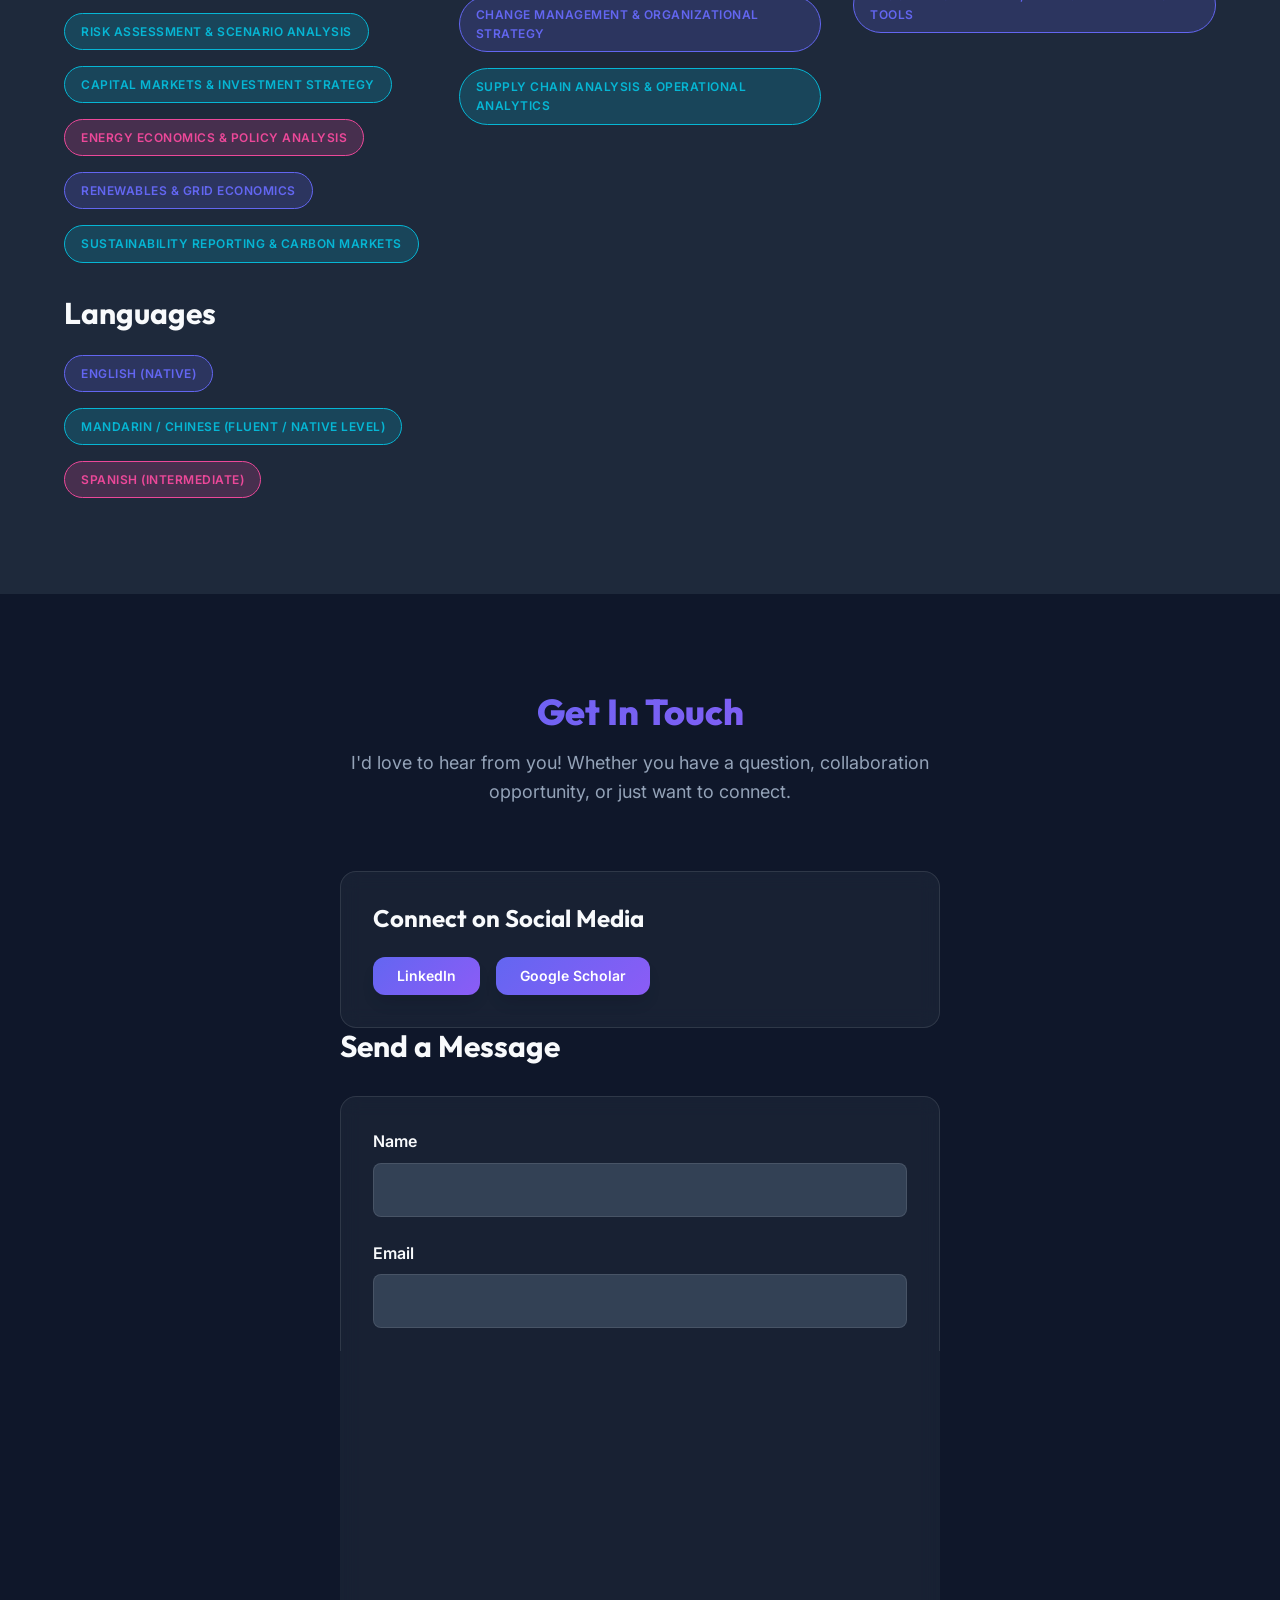
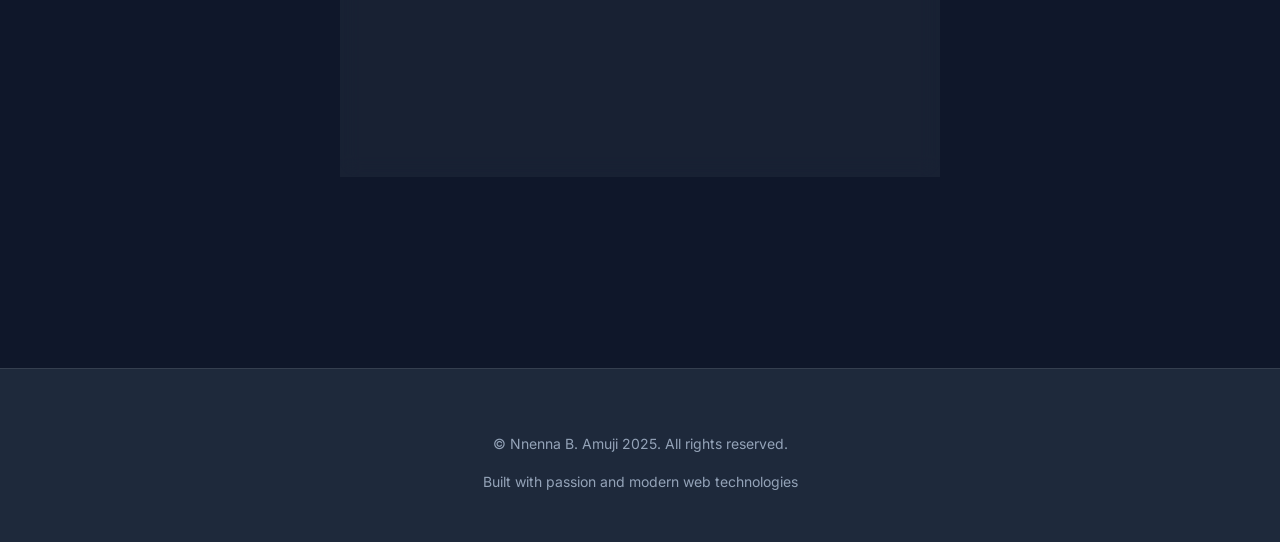
==== commit efbb743b: "latest commit" ====
--- a/about.html
+++ b/about.html
@@ -26,9 +26,9 @@
           <li><a href="index.html" class="nav-link">Home</a></li>
           <li><a href="about.html" class="nav-link">About</a></li>
           <li><a href="research.html" class="nav-link">Research</a></li>
+          <li><a href="talks.html" class="nav-link">Talks</a></li>
           <li><a href="media.html" class="nav-link">Media</a></li>
           <li><a href="awards.html" class="nav-link">Awards</a></li>
-          <li><a href="talks.html" class="nav-link">Talks</a></li>
         </ul>
       </div>
     </nav>
